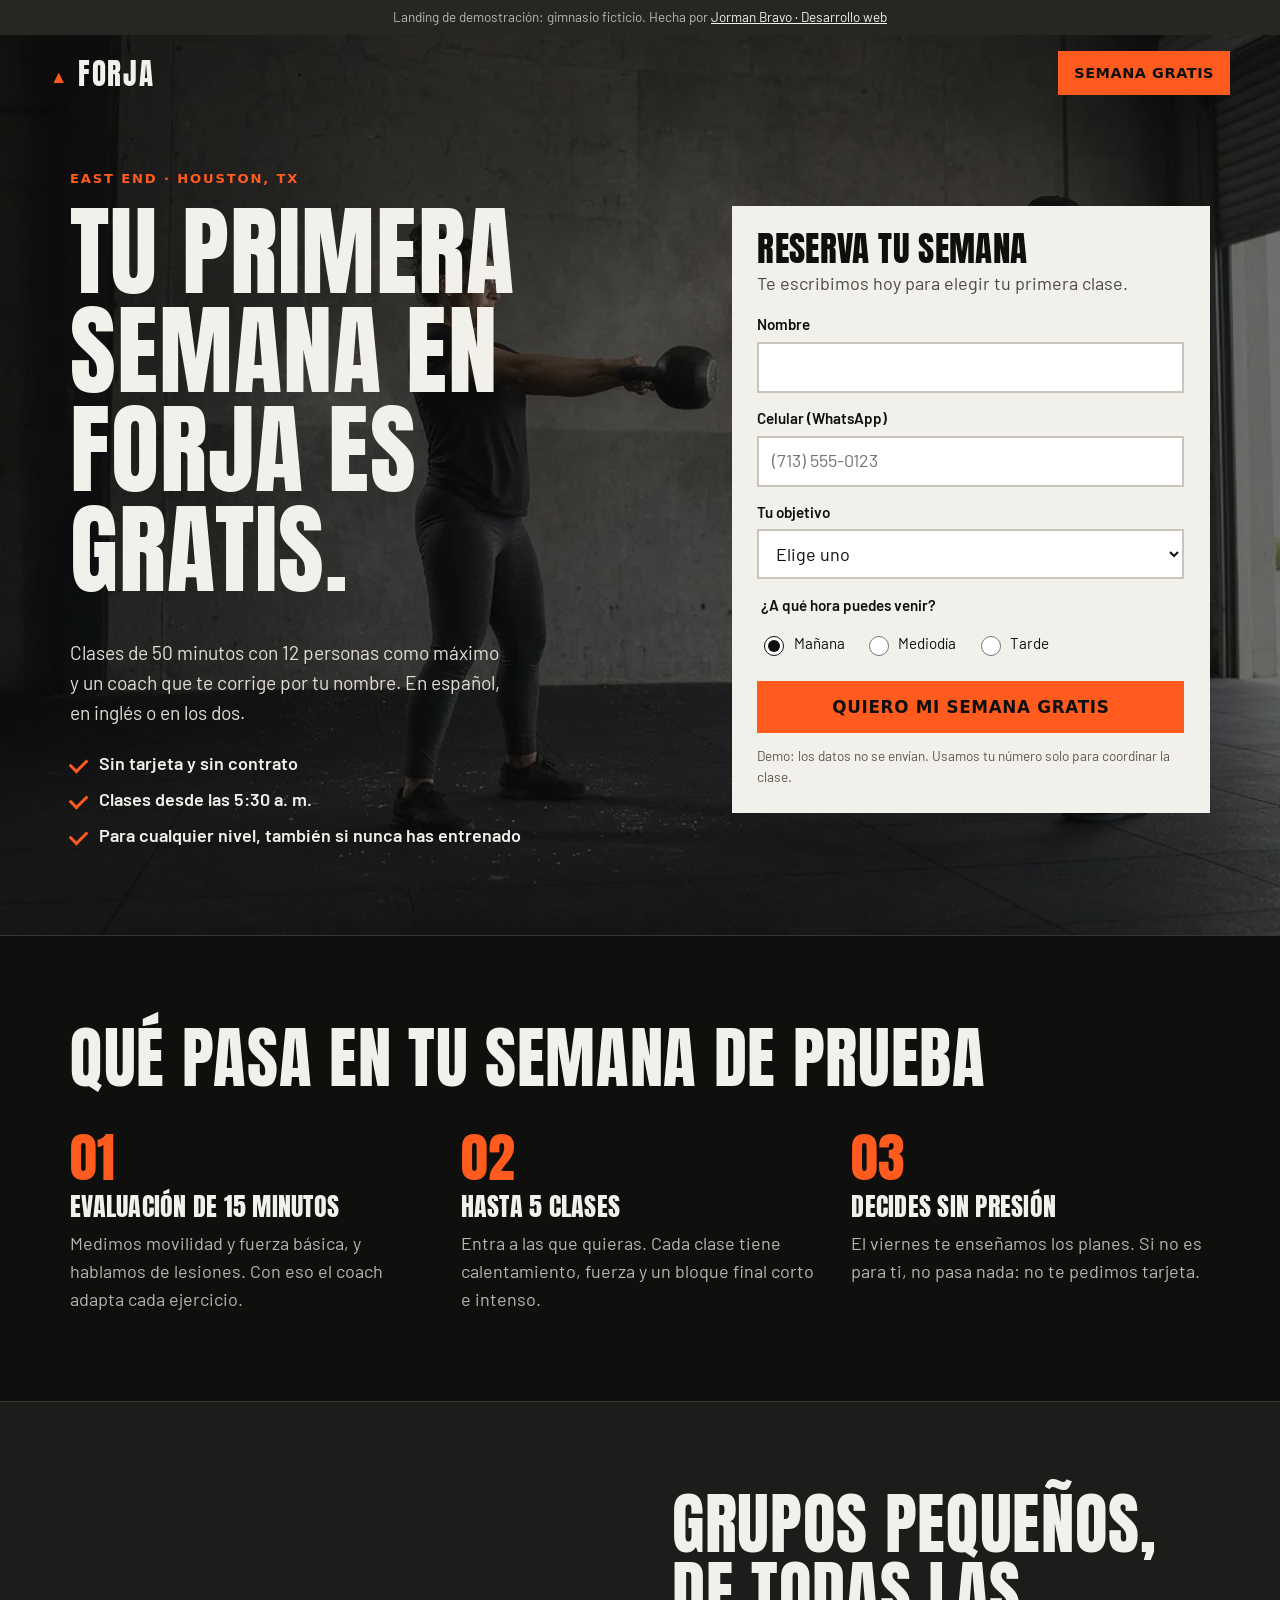
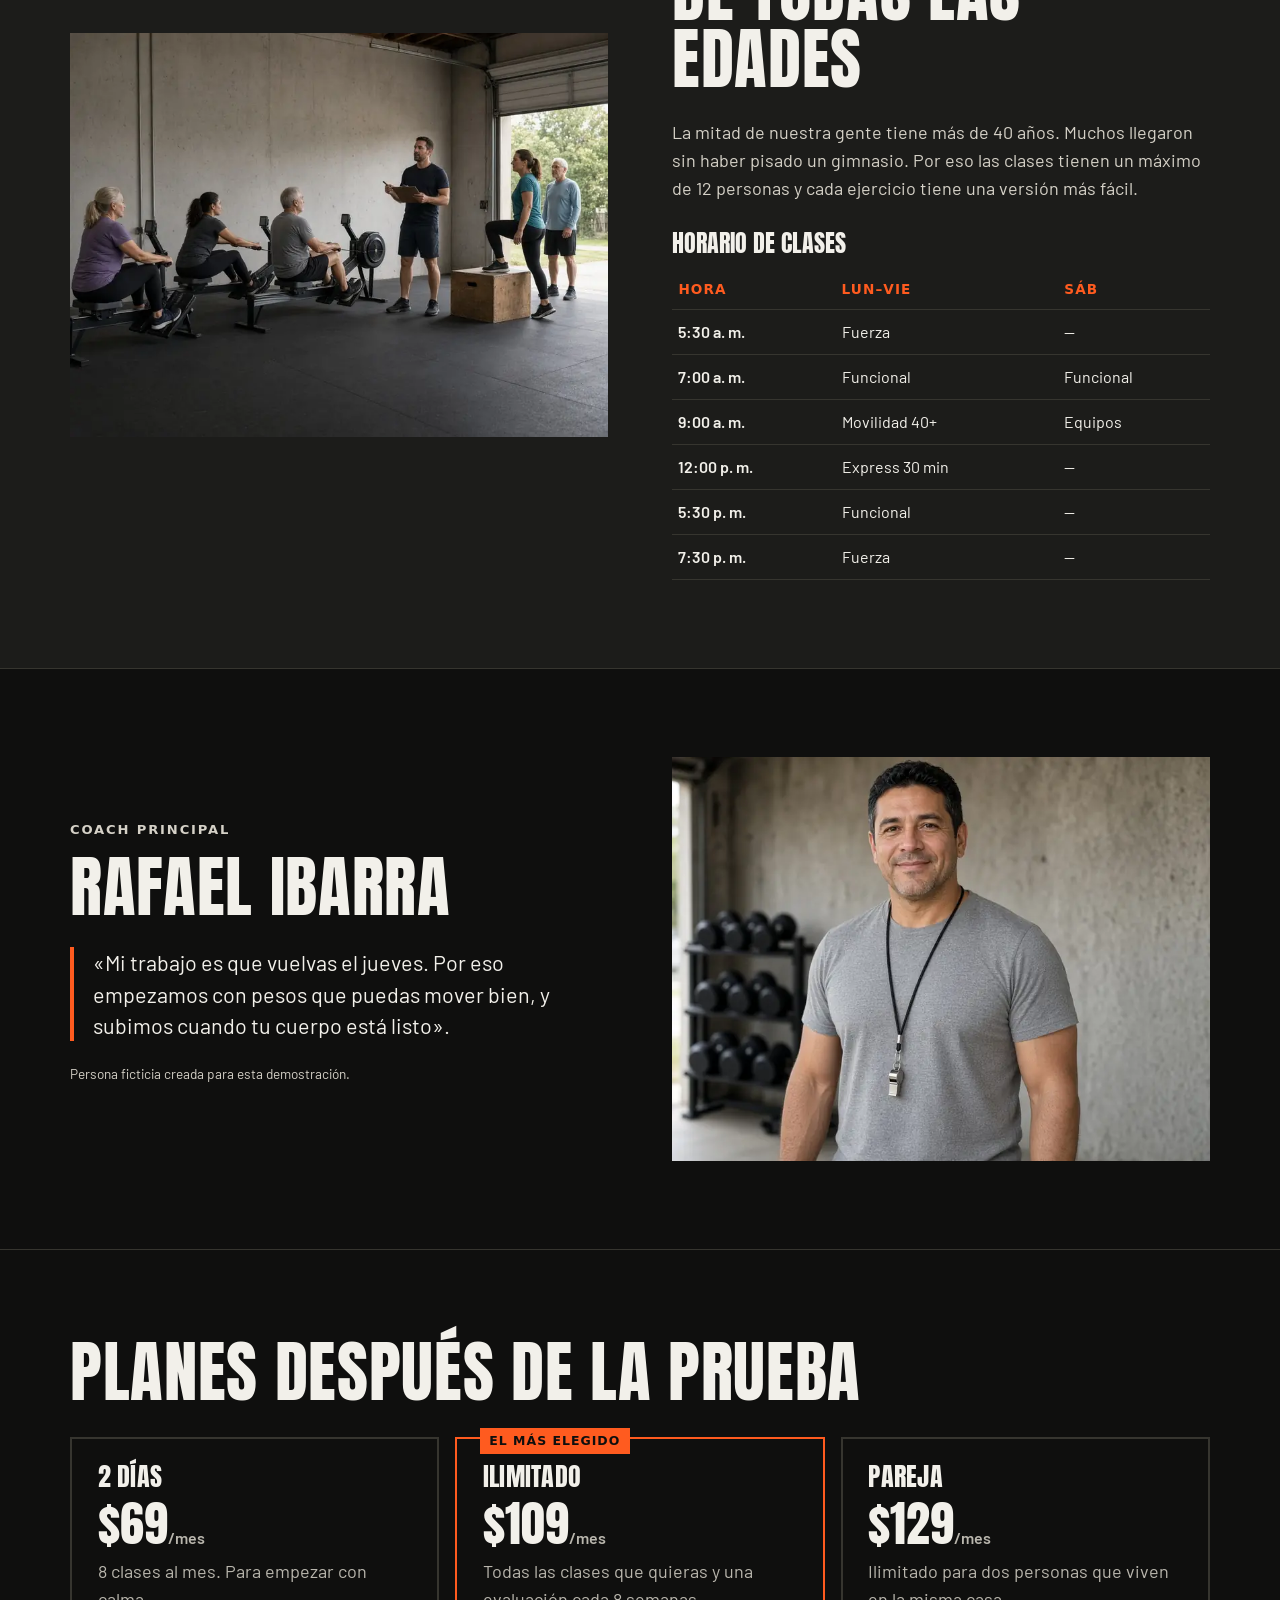
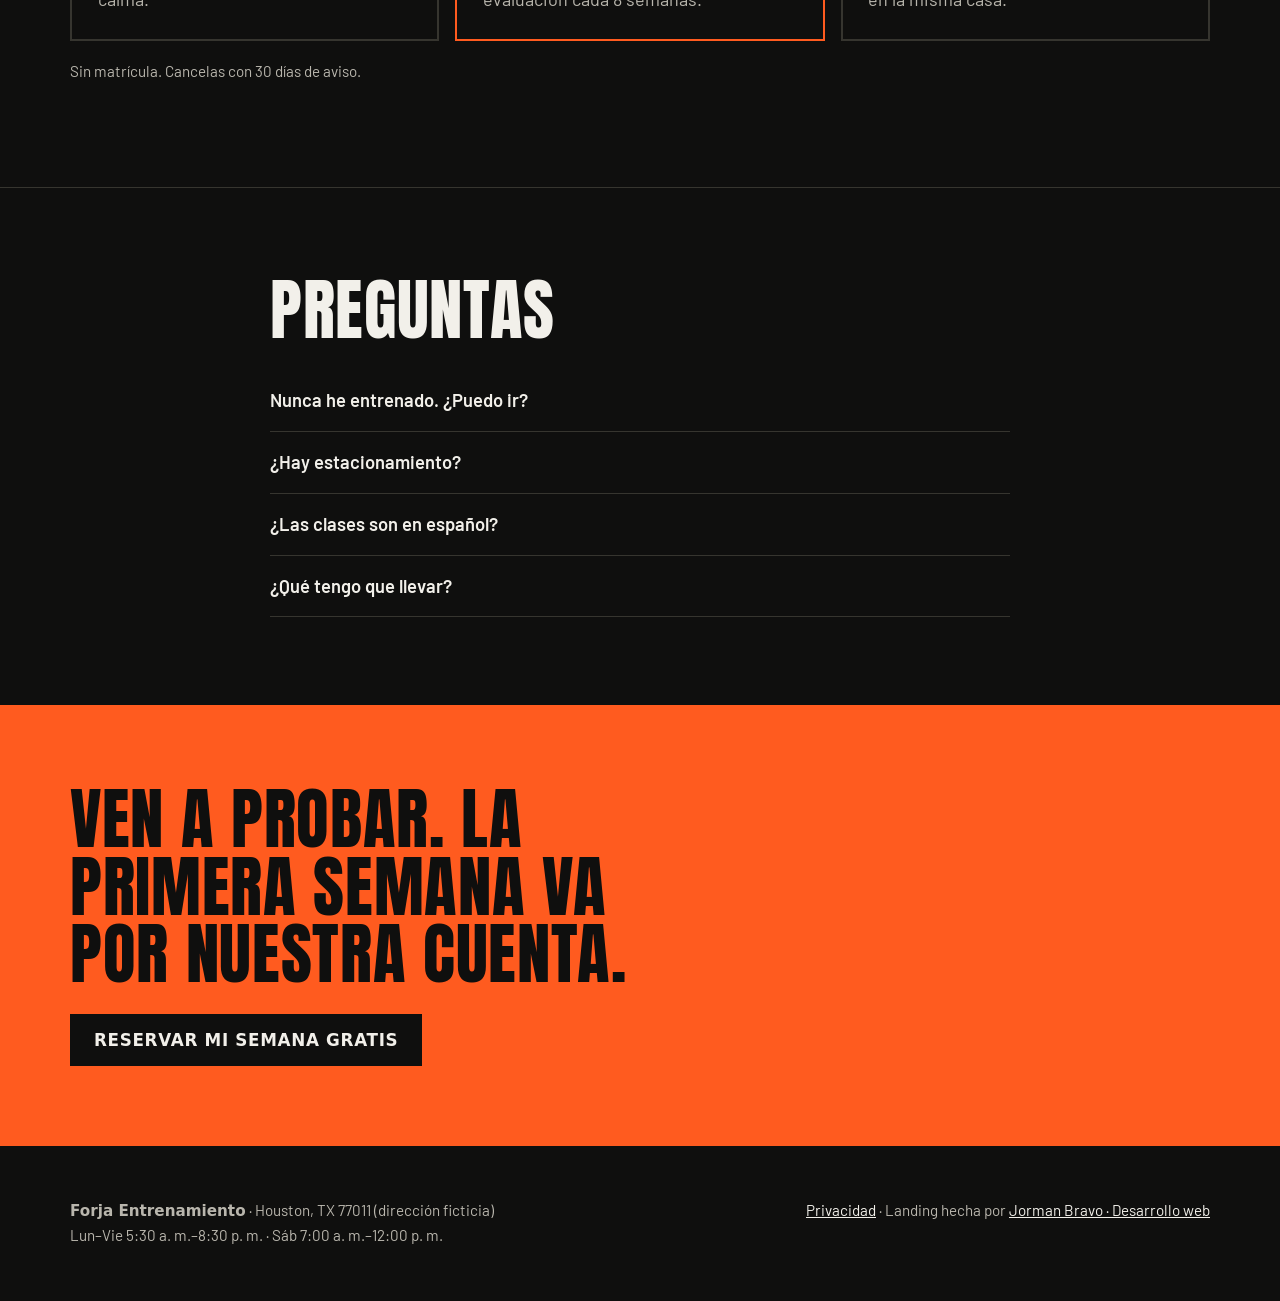
==== index.html @ 91f5a22a "Primera versión de la demo" ====
<!doctype html>
<html lang="es">
<head>
<meta charset="utf-8">
<meta name="viewport" content="width=device-width, initial-scale=1">
<title>Forja Entrenamiento · Tu primera semana gratis en Houston</title>
<meta name="description" content="Entrenamiento funcional en grupos de 12 personas como máximo, en español y en inglés. Prueba una semana gratis en Forja, en el East End de Houston. Demo de portafolio.">
<link rel="canonical" href="https://jormanj2b.github.io/demo-gimnasio/">
<meta http-equiv="Content-Security-Policy" content="default-src 'self'; img-src 'self' data:; style-src 'self'; script-src 'self'; font-src 'self'; connect-src 'self'; object-src 'none'; base-uri 'self'; form-action 'self'">
<meta name="referrer" content="strict-origin-when-cross-origin">
<meta name="theme-color" content="#0F0F0E">
<meta property="og:type" content="website">
<meta property="og:title" content="Forja · Tu primera semana gratis">
<meta property="og:description" content="Entrenamiento funcional en grupos pequeños, en español. Houston, TX.">
<meta property="og:url" content="https://jormanj2b.github.io/demo-gimnasio/">
<meta property="og:image" content="https://jormanj2b.github.io/demo-gimnasio/img/og.jpg">
<meta property="og:locale" content="es_US">
<meta name="twitter:card" content="summary_large_image">
<link rel="icon" href="favicon.svg" type="image/svg+xml">
<link rel="preload" href="fonts/anton-normal-400.woff2" as="font" type="font/woff2" crossorigin>
<link rel="preload" href="fonts/barlow-normal-400.woff2" as="font" type="font/woff2" crossorigin>
<link rel="preload" href="fonts/barlow-normal-600.woff2" as="font" type="font/woff2" crossorigin>
<link rel="preload" as="image" href="img/hero-800.webp" imagesrcset="img/hero-800.webp 800w, img/hero-1600.webp 1600w" imagesizes="100vw">
<link rel="stylesheet" href="fonts.css">
<link rel="stylesheet" href="styles.css">
<script type="application/ld+json">
{"@context":"https://schema.org","@type":"ExerciseGym","name":"Forja Entrenamiento","description":"Entrenamiento funcional en grupos pequeños, en español y en inglés. Negocio ficticio de demostración.","url":"https://jormanj2b.github.io/demo-gimnasio/","image":"https://jormanj2b.github.io/demo-gimnasio/img/og.jpg","priceRange":"$69 – $129 al mes","address":{"@type":"PostalAddress","addressLocality":"Houston","addressRegion":"TX","postalCode":"77011","addressCountry":"US"},"openingHoursSpecification":[{"@type":"OpeningHoursSpecification","dayOfWeek":["Monday","Tuesday","Wednesday","Thursday","Friday"],"opens":"05:30","closes":"20:30"},{"@type":"OpeningHoursSpecification","dayOfWeek":"Saturday","opens":"07:00","closes":"12:00"}],"makesOffer":{"@type":"Offer","name":"Semana de prueba gratis","price":"0","priceCurrency":"USD"}}
</script>
</head>
<body>
<a class="skip" href="#prueba">Saltar al formulario</a>
<div class="demo-bar">Landing de demostración: gimnasio ficticio. Hecha por <a href="https://jormanj2b.github.io/">Jorman Bravo · Desarrollo web</a></div>
<header class="top">
  <a class="logo" href="#"><span aria-hidden="true">▲</span> FORJA</a>
  <a class="btn btn-small" href="#prueba">Semana gratis</a>
</header>
<main>
<section class="hero">
  <img class="hero-bg" src="img/hero-800.webp" srcset="img/hero-400.webp 400w, img/hero-800.webp 800w, img/hero-1600.webp 1600w" sizes="100vw" width="1600" height="900" alt="" fetchpriority="high">
  <div class="hero-inner">
    <div class="hero-copy">
      <p class="tag">East End · Houston, TX</p>
      <h1>Tu primera semana en Forja es gratis.</h1>
      <p class="lead">Clases de 50 minutos con 12 personas como máximo y un coach que te corrige por tu nombre. En español, en inglés o en los dos.</p>
      <ul class="checks">
        <li>Sin tarjeta y sin contrato</li>
        <li>Clases desde las 5:30 a. m.</li>
        <li>Para cualquier nivel, también si nunca has entrenado</li>
      </ul>
    </div>
    <div class="form-card" id="prueba">
      <form id="lead" novalidate>
        <h2>Reserva tu semana</h2>
        <p class="form-sub">Te escribimos hoy para elegir tu primera clase.</p>
        <div class="f"><label for="nombre">Nombre</label><input id="nombre" autocomplete="given-name" maxlength="60"><p class="error" id="err-nombre" hidden></p></div>
        <div class="f"><label for="tel">Celular (WhatsApp)</label><input id="tel" type="tel" inputmode="tel" autocomplete="tel" maxlength="20" placeholder="(713) 555-0123"><p class="error" id="err-tel" hidden></p></div>
        <div class="f"><label for="objetivo">Tu objetivo</label>
          <select id="objetivo"><option value="">Elige uno</option><option>Bajar de peso</option><option>Ganar fuerza</option><option>Volver a entrenar después de una lesión</option><option>Tener energía y moverme mejor</option></select>
          <p class="error" id="err-objetivo" hidden></p></div>
        <fieldset class="f hor"><legend>¿A qué hora puedes venir?</legend>
          <label><input type="radio" name="hora" value="Mañana (5:30–9:00)" checked> Mañana</label>
          <label><input type="radio" name="hora" value="Mediodía (12:00)"> Mediodía</label>
          <label><input type="radio" name="hora" value="Tarde (17:30–19:30)"> Tarde</label>
        </fieldset>
        <button class="btn btn-block" type="submit">Quiero mi semana gratis</button>
        <p class="fine">Demo: los datos no se envían. Usamos tu número solo para coordinar la clase.</p>
      </form>
      <div class="thanks" id="thanks" hidden tabindex="-1">
        <p class="tag">Listo</p>
        <h2 id="t-title">¡Nos vemos pronto!</h2>
        <p id="t-text"></p>
        <ol class="next"><li>Te escribimos por WhatsApp en menos de 2 horas.</li><li>Eliges tu primera clase.</li><li>Llegas 10 minutos antes con agua y tenis.</li></ol>
        <a class="btn btn-ghost" id="t-wa" href="#" target="_blank" rel="noopener">Escribir ahora por WhatsApp</a>
      </div>
    </div>
  </div>
</section>

<section class="section">
  <div class="wrap">
    <h2 class="h-big">Qué pasa en tu semana de prueba</h2>
    <ol class="steps">
      <li><span class="num">01</span><h3>Evaluación de 15 minutos</h3><p>Medimos movilidad y fuerza básica, y hablamos de lesiones. Con eso el coach adapta cada ejercicio.</p></li>
      <li><span class="num">02</span><h3>Hasta 5 clases</h3><p>Entra a las que quieras. Cada clase tiene calentamiento, fuerza y un bloque final corto e intenso.</p></li>
      <li><span class="num">03</span><h3>Decides sin presión</h3><p>El viernes te enseñamos los planes. Si no es para ti, no pasa nada: no te pedimos tarjeta.</p></li>
    </ol>
  </div>
</section>

<section class="section section-img">
  <div class="wrap split">
    <img src="img/clase-800.webp" srcset="img/clase-400.webp 400w, img/clase-800.webp 800w, img/clase-1600.webp 1600w" sizes="(min-width: 900px) 50vw, 100vw" width="1600" height="1200" loading="lazy" alt="Grupo de adultos de varias edades en remo y step con un coach dando indicaciones">
    <div>
      <h2 class="h-big">Grupos pequeños, de todas las edades</h2>
      <p>La mitad de nuestra gente tiene más de 40 años. Muchos llegaron sin haber pisado un gimnasio. Por eso las clases tienen un máximo de 12 personas y cada ejercicio tiene una versión más fácil.</p>
      <table class="sched">
        <caption>Horario de clases</caption>
        <thead><tr><th scope="col">Hora</th><th scope="col">Lun–Vie</th><th scope="col">Sáb</th></tr></thead>
        <tbody>
          <tr><th scope="row">5:30 a. m.</th><td>Fuerza</td><td>—</td></tr>
          <tr><th scope="row">7:00 a. m.</th><td>Funcional</td><td>Funcional</td></tr>
          <tr><th scope="row">9:00 a. m.</th><td>Movilidad 40+</td><td>Equipos</td></tr>
          <tr><th scope="row">12:00 p. m.</th><td>Express 30 min</td><td>—</td></tr>
          <tr><th scope="row">5:30 p. m.</th><td>Funcional</td><td>—</td></tr>
          <tr><th scope="row">7:30 p. m.</th><td>Fuerza</td><td>—</td></tr>
        </tbody>
      </table>
    </div>
  </div>
</section>

<section class="section coach">
  <div class="wrap split split-rev">
    <img src="img/coach-800.webp" srcset="img/coach-400.webp 400w, img/coach-800.webp 800w, img/coach-1600.webp 1600w" sizes="(min-width: 900px) 45vw, 100vw" width="1600" height="1200" loading="lazy" alt="Rafael Ibarra, coach principal de Forja, con camiseta gris y silbato">
    <div>
      <p class="tag">Coach principal</p>
      <h2 class="h-big">Rafael Ibarra</h2>
      <blockquote><p>«Mi trabajo es que vuelvas el jueves. Por eso empezamos con pesos que puedas mover bien, y subimos cuando tu cuerpo está listo».</p></blockquote>
      <p class="fine-light">Persona ficticia creada para esta demostración.</p>
    </div>
  </div>
</section>

<section class="section">
  <div class="wrap">
    <h2 class="h-big">Planes después de la prueba</h2>
    <div class="plans">
      <article class="plan"><h3>2 días</h3><p class="price">$69<span>/mes</span></p><p>8 clases al mes. Para empezar con calma.</p></article>
      <article class="plan plan-main"><p class="badge">El más elegido</p><h3>Ilimitado</h3><p class="price">$109<span>/mes</span></p><p>Todas las clases que quieras y una evaluación cada 8 semanas.</p></article>
      <article class="plan"><h3>Pareja</h3><p class="price">$129<span>/mes</span></p><p>Ilimitado para dos personas que viven en la misma casa.</p></article>
    </div>
    <p class="fine-dark">Sin matrícula. Cancelas con 30 días de aviso.</p>
  </div>
</section>

<section class="section faq">
  <div class="wrap narrow">
    <h2 class="h-big">Preguntas</h2>
    <details><summary>Nunca he entrenado. ¿Puedo ir?</summary><p>Sí. La evaluación existe justo para eso, y el coach te da una versión de cada ejercicio para tu nivel.</p></details>
    <details><summary>¿Hay estacionamiento?</summary><p>Sí, gratis, frente al local. Hay espacio para unas 15 camionetas.</p></details>
    <details><summary>¿Las clases son en español?</summary><p>Las damos en los dos idiomas a la vez. Si prefieres uno, dile a tu coach.</p></details>
    <details><summary>¿Qué tengo que llevar?</summary><p>Ropa cómoda, tenis y una botella de agua. Toallas y casilleros los ponemos nosotros.</p></details>
  </div>
</section>

<section class="final">
  <div class="wrap">
    <h2 class="h-big">Ven a probar. La primera semana va por nuestra cuenta.</h2>
    <a class="btn" href="#prueba">Reservar mi semana gratis</a>
  </div>
</section>
</main>
<footer class="foot">
  <div class="wrap foot-grid">
    <p><strong>Forja Entrenamiento</strong> · Houston, TX 77011 (dirección ficticia)<br>Lun–Vie 5:30 a. m.–8:30 p. m. · Sáb 7:00 a. m.–12:00 p. m.</p>
    <p><a href="privacidad.html">Privacidad</a> · Landing hecha por <a href="https://jormanj2b.github.io/">Jorman Bravo · Desarrollo web</a></p>
  </div>
</footer>
<a class="sticky-cta btn" href="#prueba" id="sticky">Semana gratis</a>
<script src="app.js" defer></script>
</body>
</html>
---- fonts.css ----
/* Fuentes locales (subconjunto latin) */
@font-face {
  font-family: 'Anton';
  font-style: normal;
  font-weight: 400;
  font-display: optional;
  src: url('fonts/anton-normal-400.woff2') format('woff2');
  unicode-range: U+0000-00FF, U+0131, U+0152-0153, U+02BB-02BC, U+02C6, U+02DA, U+02DC, U+0304, U+0308, U+0329, U+2000-206F, U+20AC, U+2122, U+2191, U+2193, U+2212, U+2215, U+FEFF, U+FFFD;
}
@font-face {
  font-family: 'Barlow';
  font-style: normal;
  font-weight: 400;
  font-display: optional;
  src: url('fonts/barlow-normal-400.woff2') format('woff2');
  unicode-range: U+0000-00FF, U+0131, U+0152-0153, U+02BB-02BC, U+02C6, U+02DA, U+02DC, U+0304, U+0308, U+0329, U+2000-206F, U+20AC, U+2122, U+2191, U+2193, U+2212, U+2215, U+FEFF, U+FFFD;
}
@font-face {
  font-family: 'Barlow';
  font-style: normal;
  font-weight: 600;
  font-display: optional;
  src: url('fonts/barlow-normal-600.woff2') format('woff2');
  unicode-range: U+0000-00FF, U+0131, U+0152-0153, U+02BB-02BC, U+02C6, U+02DA, U+02DC, U+0304, U+0308, U+0329, U+2000-206F, U+20AC, U+2122, U+2191, U+2193, U+2212, U+2215, U+FEFF, U+FFFD;
}
@font-face {
  font-family: 'Barlow';
  font-style: normal;
  font-weight: 800;
  font-display: optional;
  src: url('fonts/barlow-normal-800.woff2') format('woff2');
  unicode-range: U+0000-00FF, U+0131, U+0152-0153, U+02BB-02BC, U+02C6, U+02DA, U+02DC, U+0304, U+0308, U+0329, U+2000-206F, U+20AC, U+2122, U+2191, U+2193, U+2212, U+2215, U+FEFF, U+FFFD;
}
---- styles.css ----
:root{--black:#0F0F0E;--concrete:#1C1C1A;--concrete-2:#262623;--chalk:#F2F0EA;--grey:#B9B6AD;--orange:#FF5B1F;--orange-2:#FF7A45;--line:#36352F;
--display:'Anton',Impact,sans-serif;--body:'Barlow',system-ui,sans-serif;--r:0px}
*{box-sizing:border-box}
html{scroll-behavior:smooth}
@media (prefers-reduced-motion:reduce){html{scroll-behavior:auto}*{transition:none!important}}
body{margin:0;background:var(--black);color:var(--chalk);font:18px/1.55 var(--body)}
img{max-width:100%;display:block;height:auto}
a{color:var(--chalk)}
:focus-visible{outline:3px solid var(--orange);outline-offset:3px}
.skip{position:absolute;left:-999px}.skip:focus{left:8px;top:8px;z-index:60;background:var(--orange);color:var(--black);padding:.6rem 1rem}
.demo-bar{background:var(--concrete-2);color:var(--grey);font-size:13.5px;text-align:center;padding:.45rem 1rem}
.wrap{max-width:1180px;margin:0 auto;padding:0 20px}
.narrow{max-width:780px}
.top{position:absolute;left:0;right:0;z-index:10;display:flex;justify-content:space-between;align-items:center;padding:1rem 20px;max-width:1220px;margin:0 auto}
.logo{font:400 1.8rem var(--display);letter-spacing:.06em;text-decoration:none}
.logo span{color:var(--orange);font-size:1.1rem;vertical-align:middle}
h1,h2,h3{font-family:var(--display);font-weight:400;text-transform:uppercase;line-height:1;margin:0 0 .4em;letter-spacing:.01em}
h1{font-size:clamp(3rem,10vw,6.2rem)}
.h-big{font-size:clamp(2.4rem,6vw,4.2rem)}
h3{font-size:1.6rem}
.tag{font-weight:800;text-transform:uppercase;letter-spacing:.14em;font-size:.82rem;color:var(--orange);margin:0 0 .8rem}
.lead{font-size:1.2rem;max-width:40ch;color:#E2DED4}
.btn{display:inline-flex;align-items:center;justify-content:center;min-height:52px;padding:.8rem 1.5rem;background:var(--orange);color:var(--black);border:0;font:800 1.05rem var(--body);text-transform:uppercase;letter-spacing:.04em;text-decoration:none;cursor:pointer;transition:background .15s,transform .1s}
.btn:hover{background:var(--orange-2)}
.btn:active{transform:translateY(1px)}
.btn-small{min-height:44px;padding:.5rem 1rem;font-size:.9rem}
.btn-block{width:100%}
.btn-ghost{background:transparent;border:2px solid var(--orange);color:var(--chalk)}
.btn-ghost:hover{background:var(--orange);color:var(--black)}
.hero{position:relative;padding:6rem 0 3rem;min-height:100svh;display:flex;align-items:center}
.hero-bg{position:absolute;inset:0;width:100%;height:100%;object-fit:cover;object-position:35% center;opacity:.42}
.hero-inner{position:relative;max-width:1180px;margin:0 auto;padding:0 20px;display:grid;gap:2.4rem;align-items:center;width:100%}
@media (min-width:980px){.hero-inner{grid-template-columns:1.25fr 1fr;gap:4rem}}
.checks{list-style:none;padding:0;margin:1.4rem 0 0;display:grid;gap:.5rem}
.checks li{padding-left:1.8rem;position:relative;font-weight:600}
.checks li::before{content:"";position:absolute;left:0;top:.45em;width:.9rem;height:.5rem;border-left:3px solid var(--orange);border-bottom:3px solid var(--orange);transform:rotate(-45deg)}
.form-card{background:var(--chalk);color:var(--black);padding:1.6rem;scroll-margin-top:20px}
.form-card h2{font-size:2.2rem;margin-bottom:.2rem}
.form-sub{margin:0 0 1rem;color:#4A4842}
.f{display:grid;gap:.3rem;margin-bottom:.9rem;border:0;padding:0}
.f label,.f legend{font-weight:600;font-size:.95rem}
input,select{font:inherit;min-height:50px;padding:.6rem .8rem;border:2px solid #C9C5BA;background:#fff;color:var(--black);width:100%;border-radius:0}
input:focus,select:focus{outline:none;border-color:var(--black)}
input[aria-invalid="true"],select[aria-invalid="true"]{border-color:#B3261E}
.error{margin:0;color:#B3261E;font-weight:600;font-size:.9rem}
.hor{display:flex;flex-wrap:wrap;gap:.3rem 1.2rem}
.hor legend{width:100%;margin-bottom:.3rem}
.hor label{display:flex;align-items:center;gap:.4rem;min-height:44px;font-weight:400}
.hor input{width:20px;height:20px;min-height:0;accent-color:var(--black)}
.fine{font-size:.85rem;color:#5B5850;margin:.8rem 0 0}
.thanks h2{font-size:2.4rem}
.thanks .tag{color:#B5400F}
.next{padding-left:1.2rem;margin:1rem 0 1.4rem}
.next li{margin:.3rem 0}
.thanks .btn-ghost{color:var(--black)}
.section{padding:5.5rem 0;border-top:1px solid var(--line)}
.steps{list-style:none;padding:0;margin:2.4rem 0 0;display:grid;gap:2rem}
@media (min-width:860px){.steps{grid-template-columns:repeat(3,1fr)}}
.num{font:400 3.4rem/1 var(--display);color:var(--orange);display:block;margin-bottom:.6rem}
.steps p{color:var(--grey);margin:0}
.section-img{background:var(--concrete)}
.split{display:grid;gap:2.4rem;align-items:center}
@media (min-width:900px){.split{grid-template-columns:1fr 1fr;gap:4rem}.split-rev img{order:2}}
.split p{color:#D5D1C7}
.sched{width:100%;border-collapse:collapse;margin-top:1.4rem;font-size:1rem}
.sched caption{text-align:left;font:400 1.5rem var(--display);text-transform:uppercase;margin-bottom:.5rem}
.sched th,.sched td{padding:.6rem .4rem;border-bottom:1px solid var(--line);text-align:left}
.sched thead th{color:var(--orange);font-size:.85rem;text-transform:uppercase;letter-spacing:.08em}
.sched tbody th{font-weight:600;white-space:nowrap}
.coach blockquote{margin:1rem 0;border-left:4px solid var(--orange);padding-left:1.2rem}
.coach blockquote p{font-size:1.35rem;line-height:1.45;color:var(--chalk)}
.fine-light{font-size:.85rem;color:#8F8C84}
.plans{display:grid;gap:1rem;margin-top:2rem}
@media (min-width:860px){.plans{grid-template-columns:repeat(3,1fr);align-items:stretch}}
.plan{border:2px solid var(--line);padding:1.6rem;position:relative}
.plan p{color:var(--grey);margin:.2rem 0 0}
.plan-main{border-color:var(--orange)}
.badge{position:absolute;top:-14px;left:1.4rem;background:var(--orange);color:var(--black)!important;font-weight:800;font-size:.78rem;text-transform:uppercase;letter-spacing:.08em;padding:.2rem .6rem;margin:0}
.price{font:400 3rem/1 var(--display);color:var(--chalk)!important;margin:.4rem 0 .6rem!important}
.price span{font:600 1rem var(--body);color:var(--grey)}
.fine-dark{color:var(--grey);font-size:.95rem;margin-top:1.2rem}
.faq details{border-bottom:1px solid var(--line);padding:.4rem 0}
.faq summary{cursor:pointer;font-weight:600;font-size:1.15rem;min-height:48px;display:flex;align-items:center}
.faq p{margin:0 0 1rem;color:var(--grey)}
.final{background:var(--orange);color:var(--black);padding:5rem 0}
.final h2{max-width:18ch}
.final .btn{background:var(--black);color:var(--chalk)}
.final .btn:hover{background:#2A2A27}
.foot{padding:2.4rem 0 6rem;color:var(--grey);font-size:.95rem}
.foot-grid{display:grid;gap:1rem}
@media (min-width:860px){.foot-grid{grid-template-columns:1fr auto}.foot{padding-bottom:2.4rem}}
.sticky-cta{position:fixed;left:16px;right:16px;bottom:16px;z-index:40;box-shadow:0 10px 30px rgba(0,0,0,.4);transition:opacity .2s,transform .2s}
.sticky-cta.hide{opacity:0;transform:translateY(20px);pointer-events:none}
@media (min-width:860px){.sticky-cta{display:none}}
.legal{max-width:760px;margin:0 auto;padding:7rem 20px 4rem}
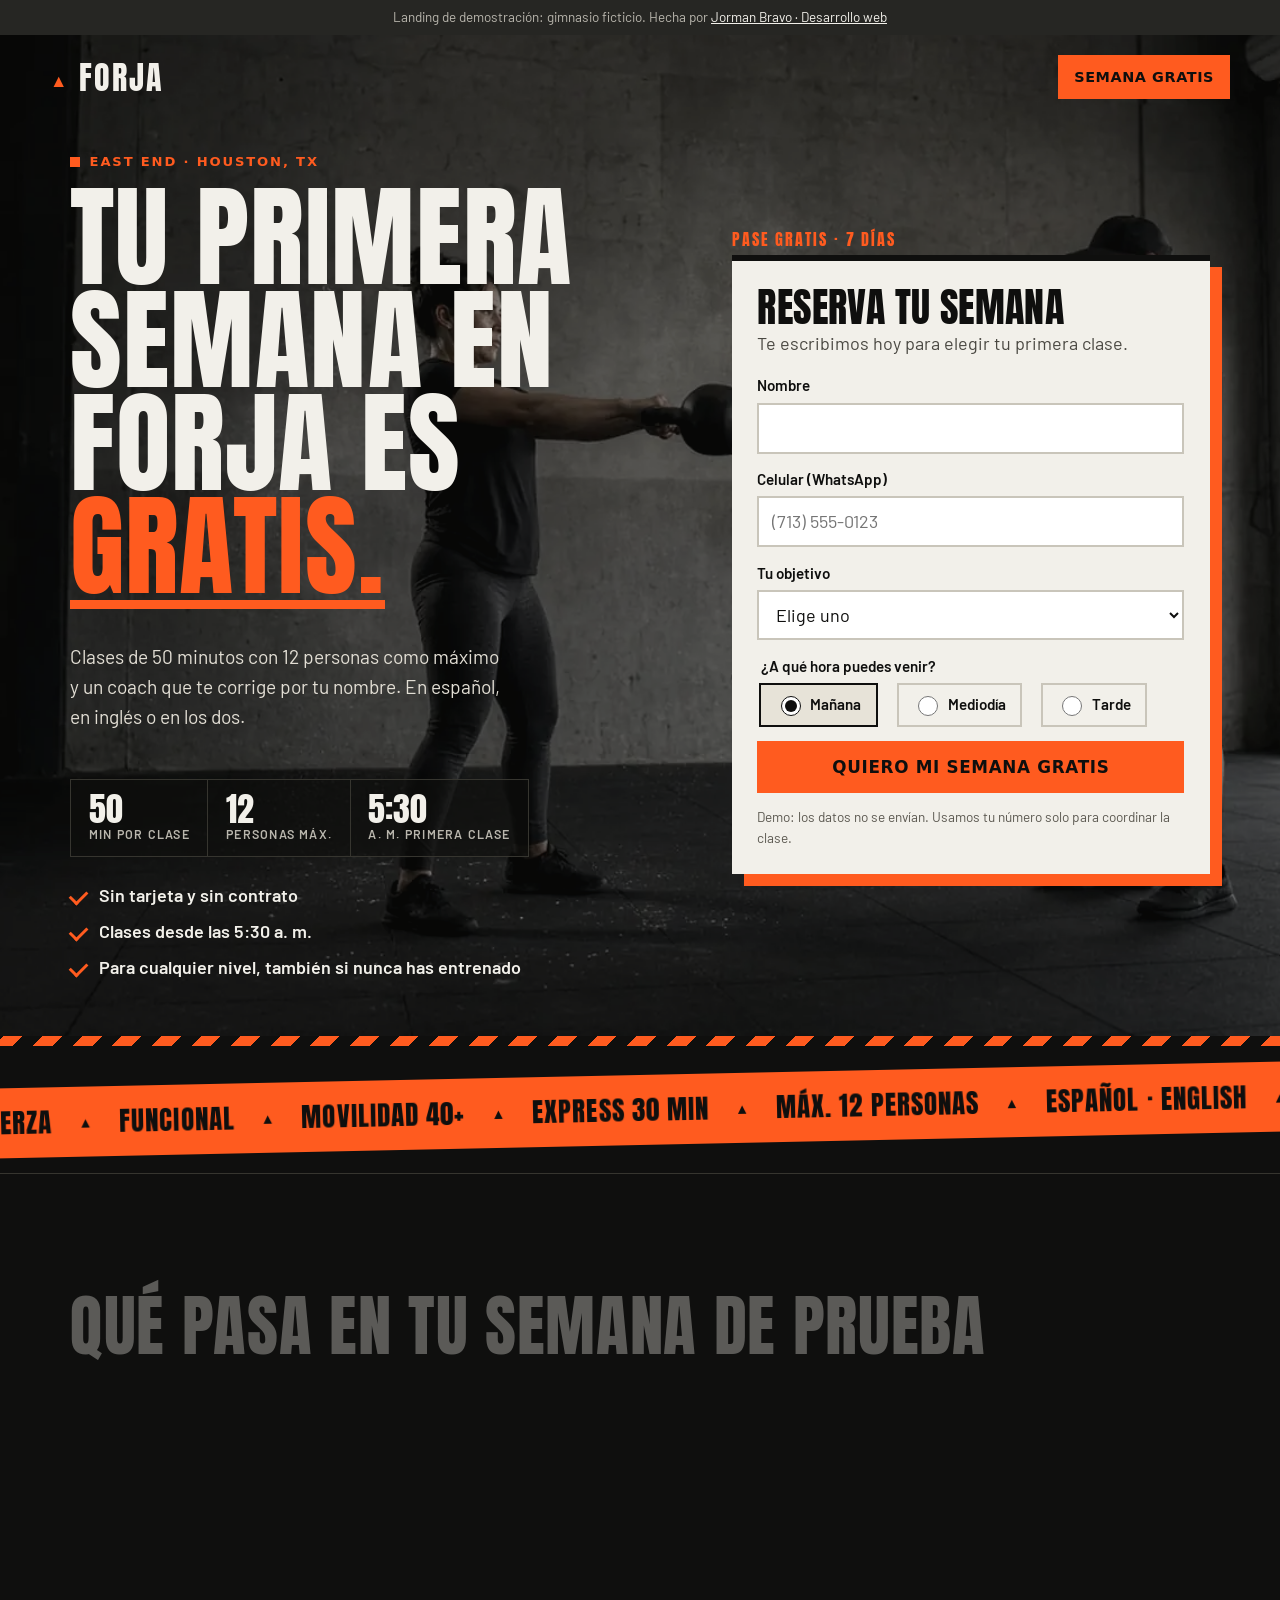
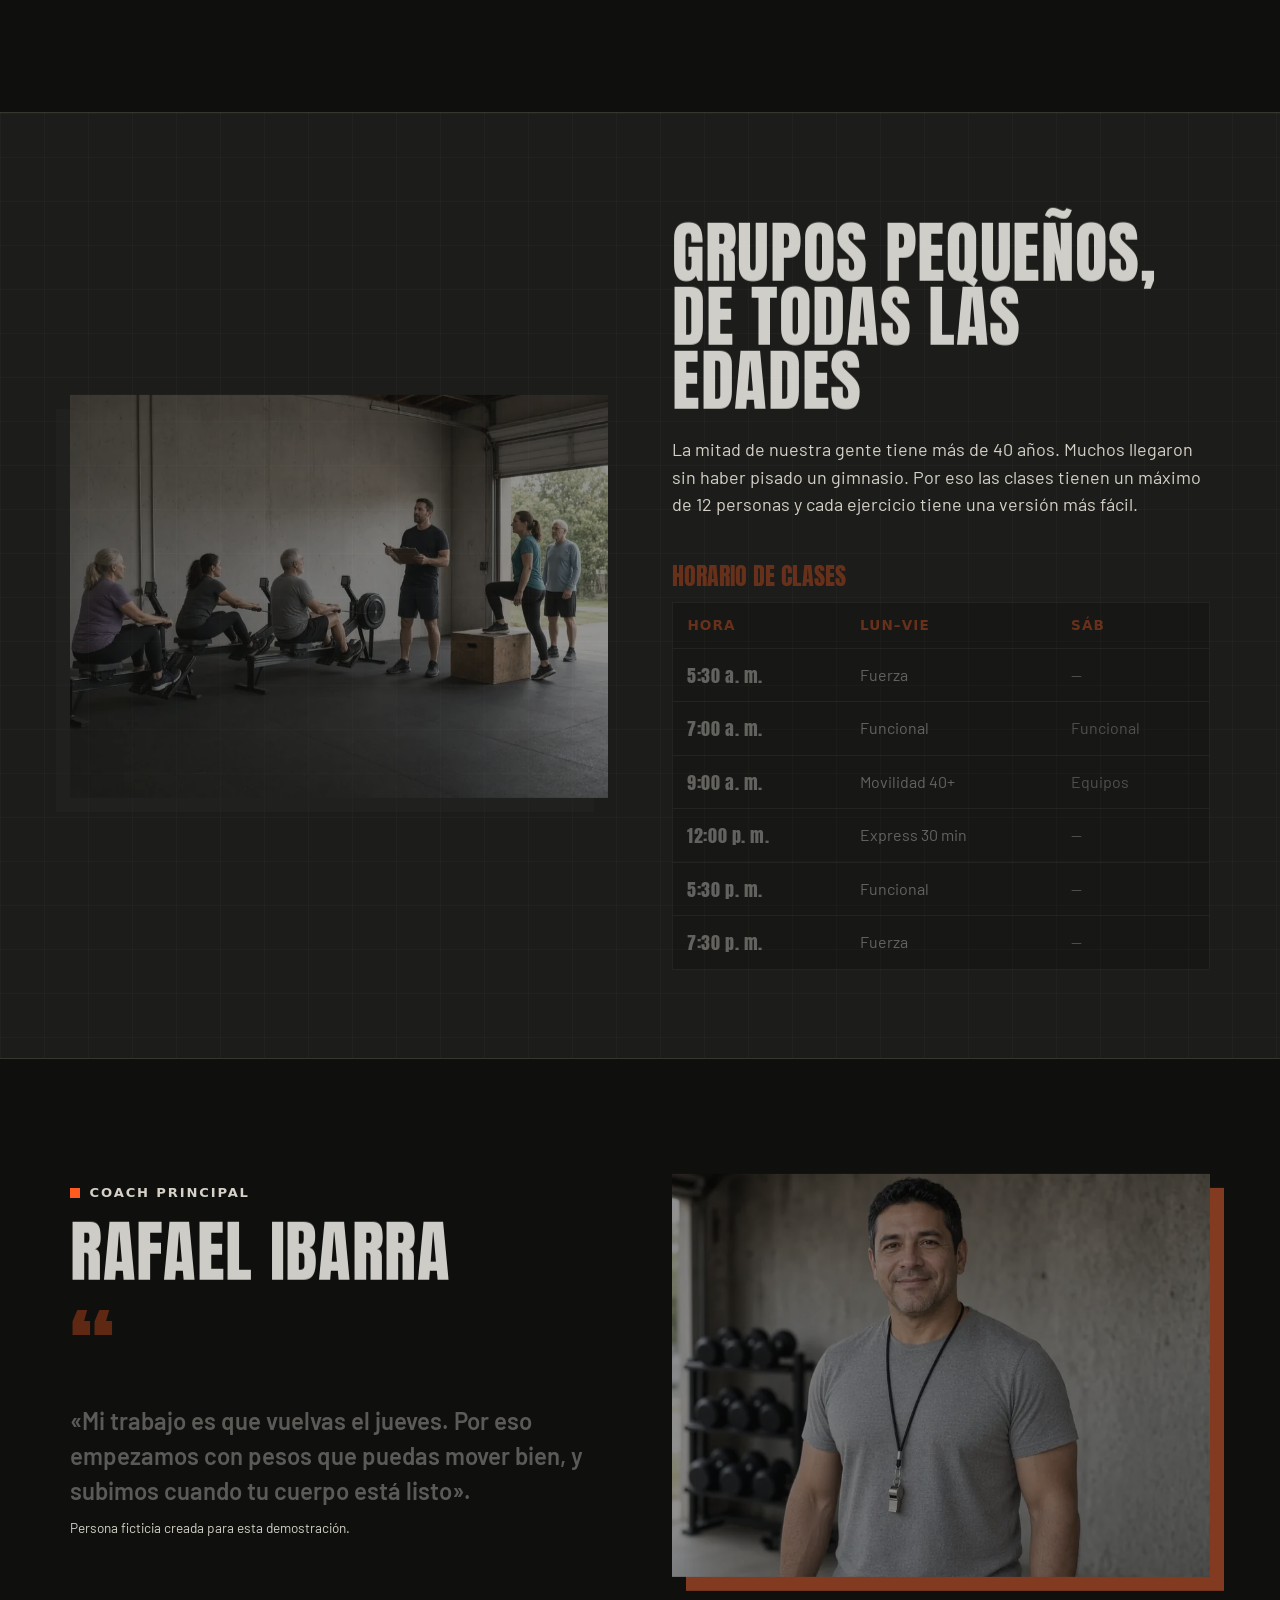
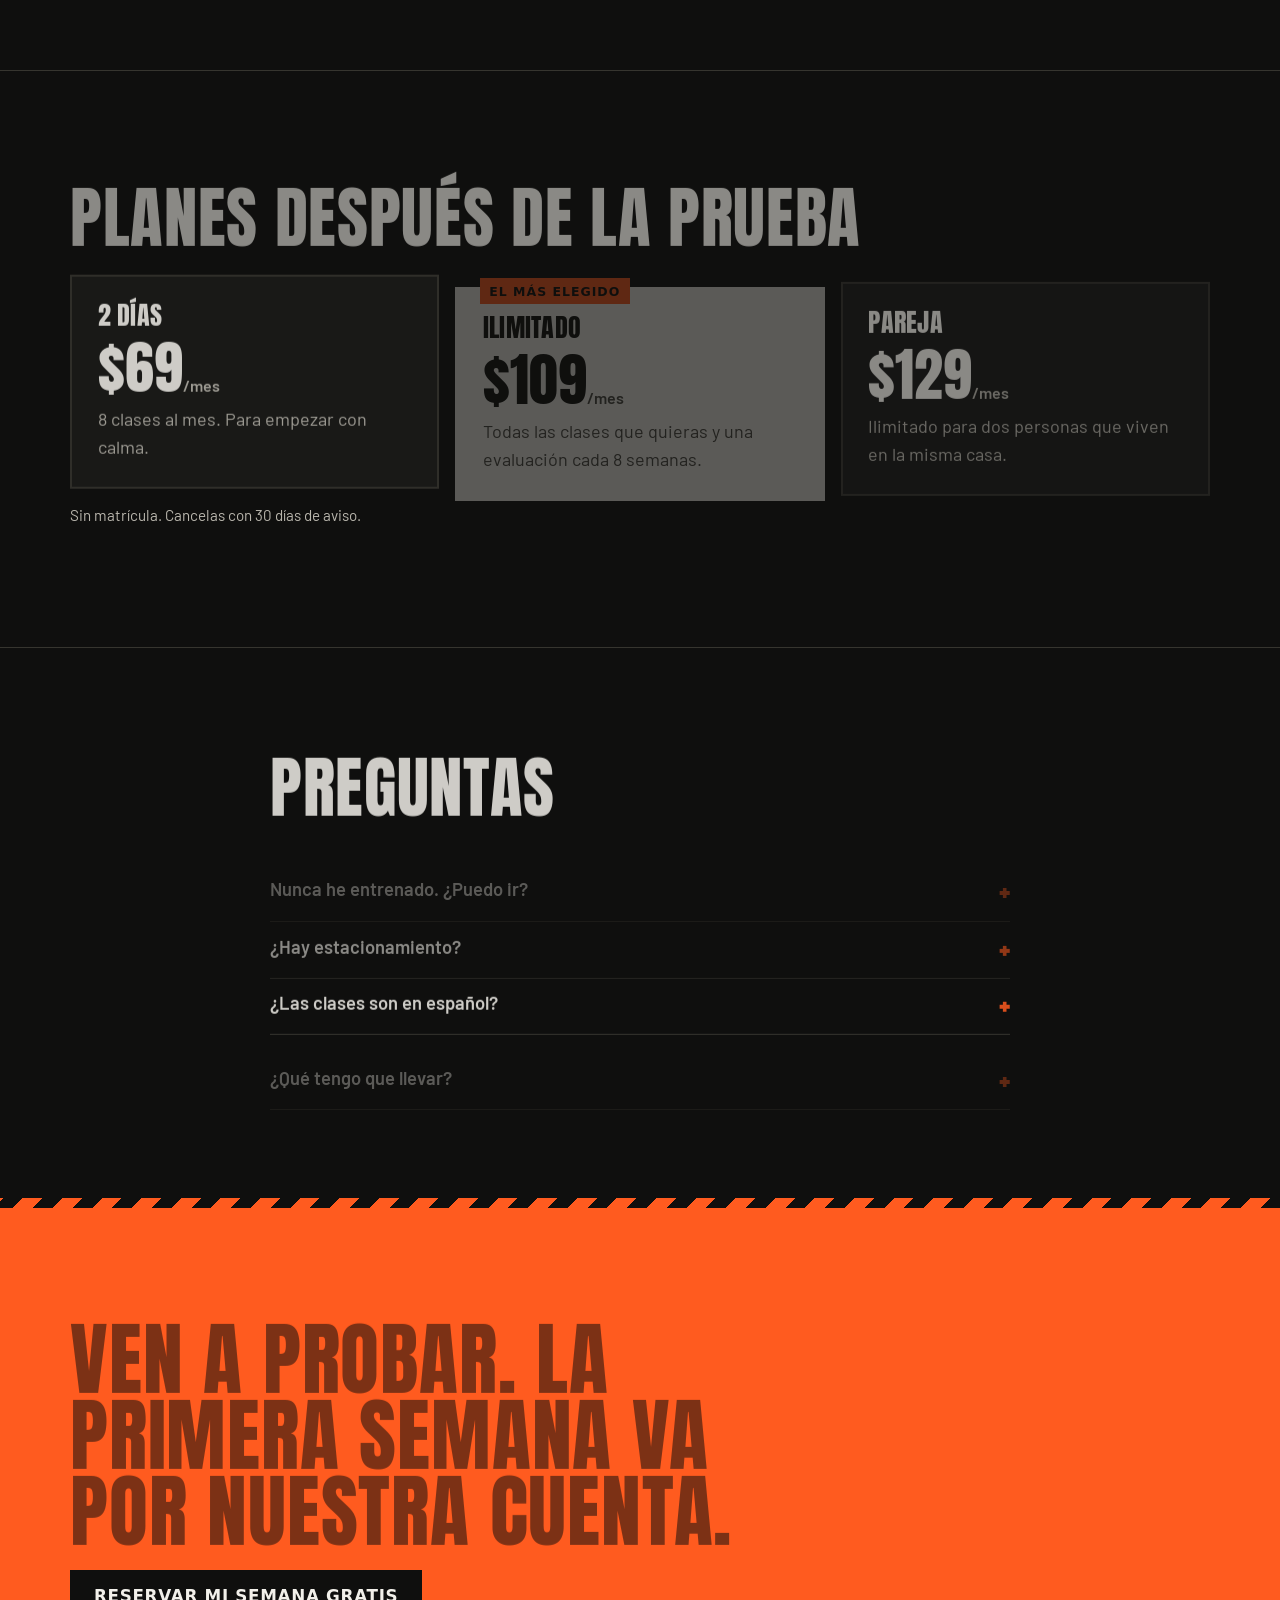
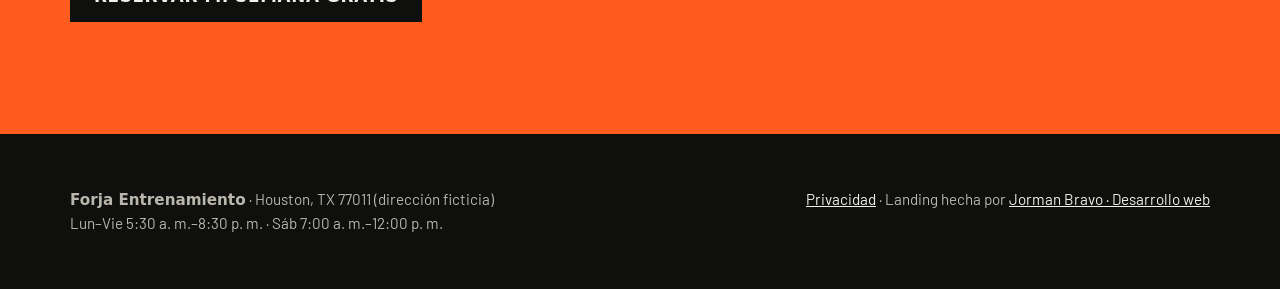
==== commit e87da200: "Rediseño: nave industrial, franjas de seguridad, cinta de clases, pase gratis con sombra dura y plan" ====
--- a/index.html
+++ b/index.html
@@ -27,7 +27,7 @@
 {"@context":"https://schema.org","@type":"ExerciseGym","name":"Forja Entrenamiento","description":"Entrenamiento funcional en grupos pequeños, en español y en inglés. Negocio ficticio de demostración.","url":"https://jormanj2b.github.io/demo-gimnasio/","image":"https://jormanj2b.github.io/demo-gimnasio/img/og.jpg","priceRange":"$69 – $129 al mes","address":{"@type":"PostalAddress","addressLocality":"Houston","addressRegion":"TX","postalCode":"77011","addressCountry":"US"},"openingHoursSpecification":[{"@type":"OpeningHoursSpecification","dayOfWeek":["Monday","Tuesday","Wednesday","Thursday","Friday"],"opens":"05:30","closes":"20:30"},{"@type":"OpeningHoursSpecification","dayOfWeek":"Saturday","opens":"07:00","closes":"12:00"}],"makesOffer":{"@type":"Offer","name":"Semana de prueba gratis","price":"0","priceCurrency":"USD"}}
 </script>
 </head>
-<body>
+<body data-reveal=".h-big, .steps li, .split img, .sched, .coach blockquote, .plan, .faq details">
 <a class="skip" href="#prueba">Saltar al formulario</a>
 <div class="demo-bar">Landing de demostración: gimnasio ficticio. Hecha por <a href="https://jormanj2b.github.io/">Jorman Bravo · Desarrollo web</a></div>
 <header class="top">
@@ -40,8 +40,9 @@
   <div class="hero-inner">
     <div class="hero-copy">
       <p class="tag">East End · Houston, TX</p>
-      <h1>Tu primera semana en Forja es gratis.</h1>
+      <h1>Tu primera semana en Forja es <mark>gratis.</mark></h1>
       <p class="lead">Clases de 50 minutos con 12 personas como máximo y un coach que te corrige por tu nombre. En español, en inglés o en los dos.</p>
+      <ul class="stats"><li><b>50</b><span>min por clase</span></li><li><b>12</b><span>personas máx.</span></li><li><b>5:30</b><span>a. m. primera clase</span></li></ul>
       <ul class="checks">
         <li>Sin tarjeta y sin contrato</li>
         <li>Clases desde las 5:30 a. m.</li>
@@ -75,6 +76,8 @@
     </div>
   </div>
 </section>
+
+<div class="marquee" aria-hidden="true"><div class="marquee-track"><span>Fuerza</span><span>Funcional</span><span>Movilidad 40+</span><span>Express 30 min</span><span>Máx. 12 personas</span><span>Español · English</span><span>Fuerza</span><span>Funcional</span><span>Movilidad 40+</span><span>Express 30 min</span><span>Máx. 12 personas</span><span>Español · English</span></div></div>
 
 <section class="section">
   <div class="wrap">
@@ -111,7 +114,7 @@
 
 <section class="section coach">
   <div class="wrap split split-rev">
-    <img src="img/coach-800.webp" srcset="img/coach-400.webp 400w, img/coach-800.webp 800w, img/coach-1600.webp 1600w" sizes="(min-width: 900px) 45vw, 100vw" width="1600" height="1200" loading="lazy" alt="Rafael Ibarra, coach principal de Forja, con camiseta gris y silbato">
+    <img src="img/coach-800.webp" srcset="img/coach-400.webp 400w, img/coach-800.webp 800w" sizes="(min-width: 900px) 45vw, 100vw" width="1600" height="1200" loading="lazy" alt="Rafael Ibarra, coach principal de Forja, con camiseta gris y silbato">
     <div>
       <p class="tag">Coach principal</p>
       <h2 class="h-big">Rafael Ibarra</h2>
@@ -158,5 +161,6 @@
 </footer>
 <a class="sticky-cta btn" href="#prueba" id="sticky">Semana gratis</a>
 <script src="app.js" defer></script>
+<script src="reveal.js" defer></script>
 </body>
 </html>
--- a/styles.css
+++ b/styles.css
@@ -1,3 +1,4 @@
+/* Forja — nave industrial de Houston: hormigón, tiza y naranja de seguridad */
 :root{--black:#0F0F0E;--concrete:#1C1C1A;--concrete-2:#262623;--chalk:#F2F0EA;--grey:#B9B6AD;--orange:#FF5B1F;--orange-2:#FF7A45;--line:#36352F;
 --display:'Anton',Impact,sans-serif;--body:'Barlow',system-ui,sans-serif;--r:0px}
 *{box-sizing:border-box}
@@ -93,3 +94,95 @@
 .sticky-cta.hide{opacity:0;transform:translateY(20px);pointer-events:none}
 @media (min-width:860px){.sticky-cta{display:none}}
 .legal{max-width:760px;margin:0 auto;padding:7rem 20px 4rem}
+[tabindex="-1"]:focus{outline:none}
+
+/* ===== Rediseño ===== */
+[hidden]{display:none!important}
+body{-webkit-font-smoothing:antialiased}
+:root{--ease:cubic-bezier(.2,.7,.2,1);--stripe:repeating-linear-gradient(-45deg,var(--orange) 0 14px,var(--black) 14px 28px)}
+.top{padding:1.1rem 20px}
+.logo{font-size:2rem}
+.hero{padding:7rem 0 4rem;overflow:hidden;background:var(--black)}
+.hero-bg{opacity:.5;filter:grayscale(.4) contrast(1.1)}
+.hero::before{content:"";position:absolute;inset:0;z-index:0;background:linear-gradient(90deg,rgba(15,15,14,.92) 0%,rgba(15,15,14,.55) 55%,rgba(15,15,14,.2) 100%),linear-gradient(0deg,var(--black) 0%,transparent 30%)}
+.hero-bg{z-index:0}
+.hero::after{content:"";position:absolute;left:0;right:0;bottom:0;height:10px;background:var(--stripe);z-index:1}
+.hero-inner{z-index:2}
+h1{font-size:clamp(3.4rem,11vw,7rem);line-height:.92}
+h1 mark{background:none;color:var(--orange);display:inline-block;position:relative}
+h1 mark::after{content:"";position:absolute;left:0;right:0;bottom:-.1em;height:.08em;background:var(--orange)}
+.tag{display:inline-flex;align-items:center;gap:.6rem}
+.tag::before{content:"";width:10px;height:10px;background:var(--orange)}
+.stats{list-style:none;padding:0;margin:1.8rem 0 0;display:flex;gap:0;border:1px solid var(--line);width:max-content;max-width:100%;background:rgba(15,15,14,.6)}
+.stats li{padding:.7rem 1.1rem;border-right:1px solid var(--line);display:grid}
+.stats li:last-child{border-right:0}
+.stats b{font:400 2.1rem/1 var(--display);color:var(--chalk)}
+.stats span{font-size:.78rem;text-transform:uppercase;letter-spacing:.1em;color:var(--grey);font-weight:600}
+.checks{margin-top:1.6rem}
+.form-card{position:relative;box-shadow:12px 12px 0 var(--orange);border-top:6px solid var(--black)}
+.form-card::before{content:"PASE GRATIS · 7 DÍAS";position:absolute;top:-34px;left:0;font:400 1rem var(--display);letter-spacing:.12em;color:var(--orange)}
+.form-card h2{font-size:2.5rem}
+input,select{transition:border-color .2s,box-shadow .2s}
+input:focus,select:focus{box-shadow:4px 4px 0 var(--orange)}
+.hor label{border:2px solid #C9C5BA;padding:.3rem .9rem;cursor:pointer;transition:border-color .2s,background .2s;font-weight:600}
+.hor label:hover{border-color:var(--black)}
+.hor label:has(input:checked){border-color:var(--black);background:#E7E3D8}
+.btn{position:relative;overflow:hidden;transition:background .2s,transform .2s var(--ease),box-shadow .2s}
+.btn:hover{transform:translate(-2px,-2px);box-shadow:4px 4px 0 var(--chalk)}
+.form-card .btn:hover,.final .btn:hover{box-shadow:4px 4px 0 var(--black)}
+.final .btn:hover{box-shadow:4px 4px 0 var(--chalk)}
+.btn:active{transform:none;box-shadow:none}
+/* marquee */
+.marquee{background:var(--orange);color:var(--black);overflow:hidden;padding:.9rem 0;transform:rotate(-1.2deg);margin:1.6rem -10px;position:relative;z-index:3;border-block:3px solid var(--black)}
+.marquee-track{display:flex;width:max-content;font:400 1.7rem var(--display);text-transform:uppercase;letter-spacing:.04em;white-space:nowrap}
+.marquee-track span{display:inline-flex;align-items:center;gap:1.6rem;padding-right:1.6rem}
+.marquee-track span::after{content:"▲";font-size:.9rem}
+@media (prefers-reduced-motion:no-preference){.marquee-track{animation:mq 30s linear infinite}}
+@keyframes mq{to{transform:translateX(-50%)}}
+body{overflow-x:hidden}
+.section{padding:clamp(4.5rem,9vw,6.5rem) 0}
+.section:first-of-type{border-top:0}
+.h-big{line-height:.95}
+.steps li{border-top:3px solid var(--chalk);padding-top:1.4rem;position:relative;transition:border-color .3s}
+.steps li:hover{border-color:var(--orange)}
+.num{font-size:4.6rem;-webkit-text-stroke:1.5px var(--orange);color:transparent;transition:color .3s}
+.steps li:hover .num{color:var(--orange)}
+.split img{box-shadow:-14px 14px 0 var(--concrete-2);filter:grayscale(.2)}
+.section-img{background:var(--concrete);background-image:linear-gradient(rgba(255,255,255,.025) 1px,transparent 1px),linear-gradient(90deg,rgba(255,255,255,.025) 1px,transparent 1px);background-size:44px 44px}
+.sched{background:var(--black);border:1px solid var(--line)}
+.sched caption{color:var(--orange)}
+.sched th,.sched td{padding:.75rem .9rem}
+.sched tbody tr{transition:background .2s}
+.sched tbody tr:hover{background:var(--concrete-2)}
+.sched tbody th{font-family:var(--display);font-weight:400;font-size:1.15rem;letter-spacing:.03em}
+.sched td:last-child{color:var(--grey)}
+.coach img{box-shadow:14px 14px 0 var(--orange)}
+.coach blockquote{border-left:0;padding-left:0;position:relative}
+.coach blockquote::before{content:"“";display:block;font:400 6rem/.6 var(--display);color:var(--orange);margin-bottom:.4rem}
+.coach blockquote p{font-size:1.5rem;font-weight:600}
+.plan{background:var(--concrete);transition:transform .25s var(--ease),border-color .25s}
+.plan:hover{transform:translateY(-6px);border-color:var(--grey)}
+.plan-main{background:var(--chalk);border-color:var(--chalk);color:var(--black)}
+.plan-main:hover{border-color:var(--orange)}
+.plan-main p{color:#4A4842}
+.plan-main .price{color:var(--black)!important}
+.plan-main .price span{color:#4A4842}
+.price{font-size:3.6rem}
+.faq summary{list-style:none;justify-content:space-between;gap:1rem}
+.faq summary::-webkit-details-marker{display:none}
+.faq summary::after{content:"+";font:400 2rem var(--display);color:var(--orange);transition:transform .25s var(--ease)}
+.faq details[open] summary::after{transform:rotate(45deg)}
+.final{position:relative;padding:clamp(5rem,10vw,7rem) 0}
+.final::before{content:"";position:absolute;left:0;right:0;top:0;height:10px;background:repeating-linear-gradient(-45deg,var(--black) 0 14px,var(--orange) 14px 28px)}
+.final h2{font-size:clamp(2.8rem,7vw,5rem)}
+.rv{opacity:0;transform:translateY(24px);transition:opacity .7s var(--ease),transform .7s var(--ease)}
+.rv.in{opacity:1;transform:none}
+@media (prefers-reduced-motion:reduce){*,*::before,*::after{animation:none!important;transition:none!important}}
+@media (max-width:420px){.stats li{padding:.6rem .7rem}.stats b{font-size:1.7rem}.stats span{font-size:.68rem}}
+
+/* img-placeholder */
+img:not([src$=".svg"]){background-color:var(--concrete)}
+html,body{overflow-x:clip}
+.hero-inner>*{min-width:0}
+.stats{width:auto;display:inline-grid;grid-template-columns:repeat(3,auto)}
+.marquee{margin:1.6rem 0;width:104%;margin-left:-2%}
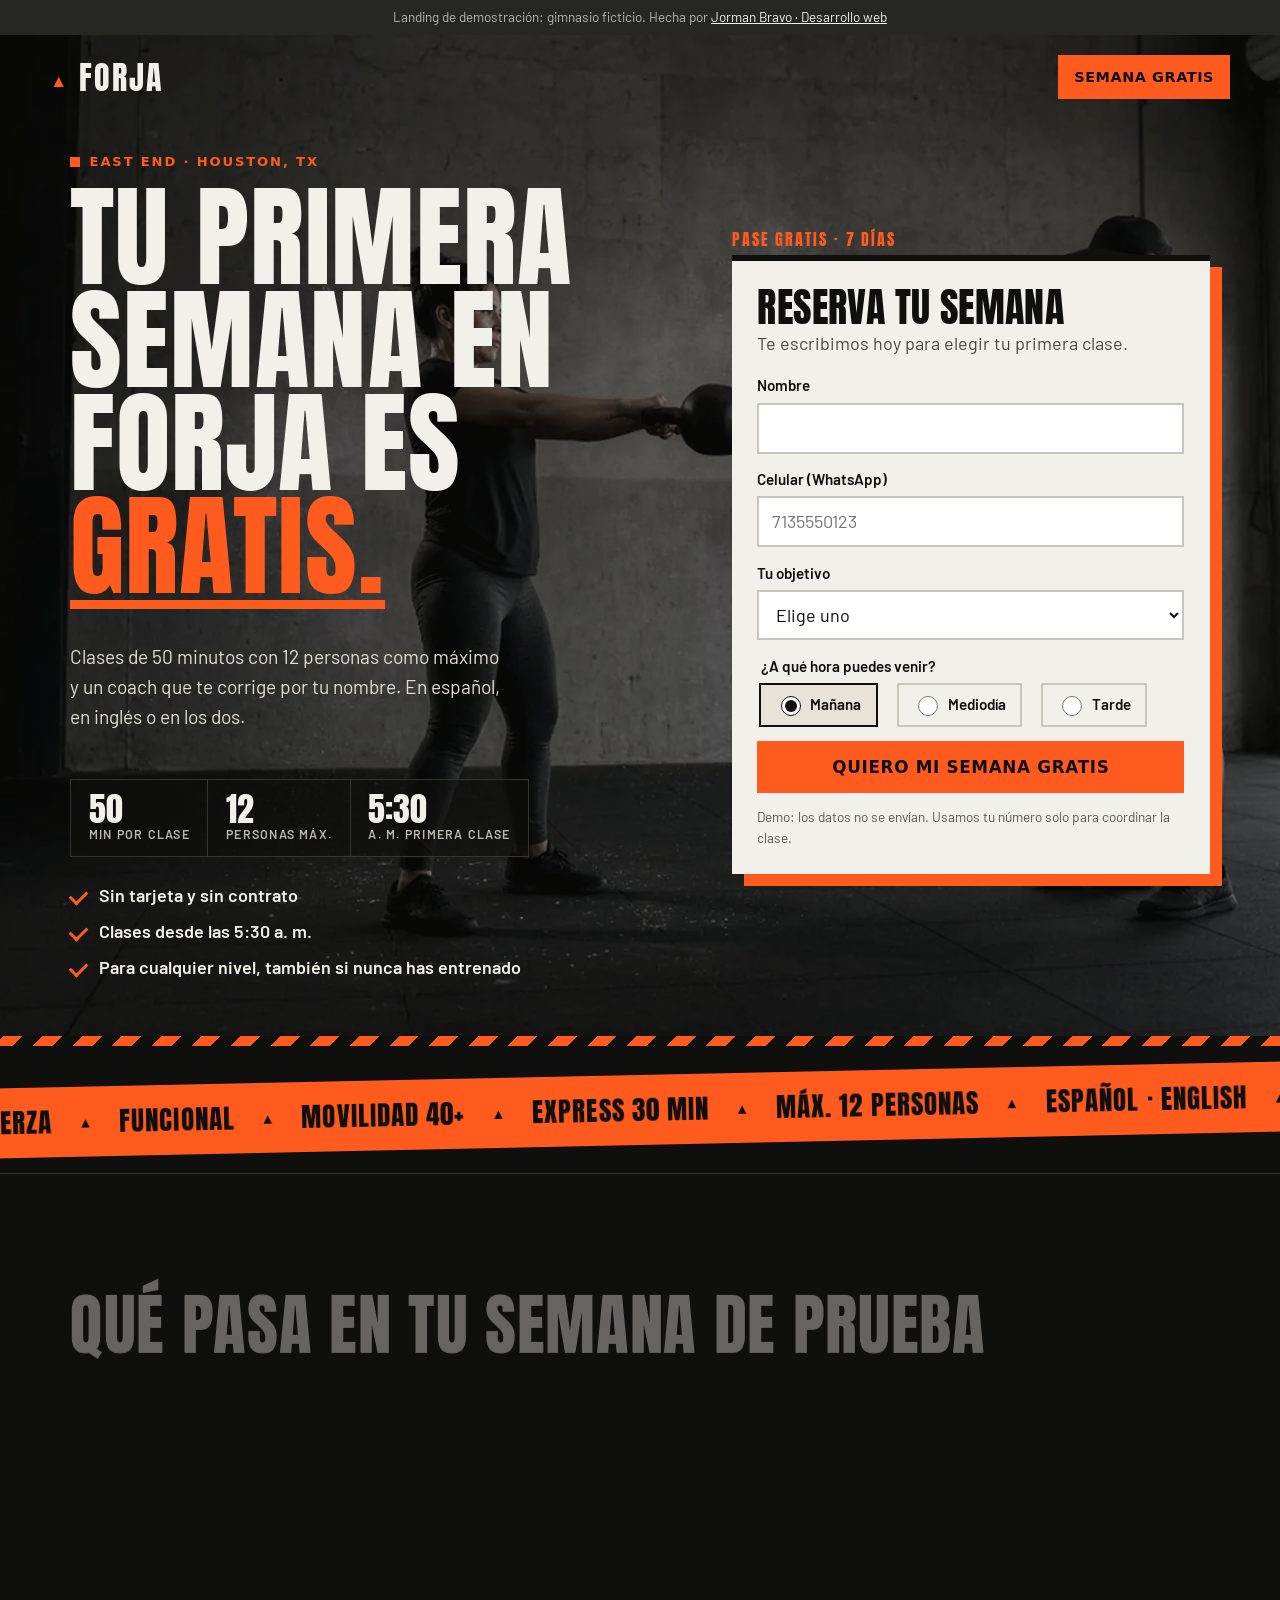
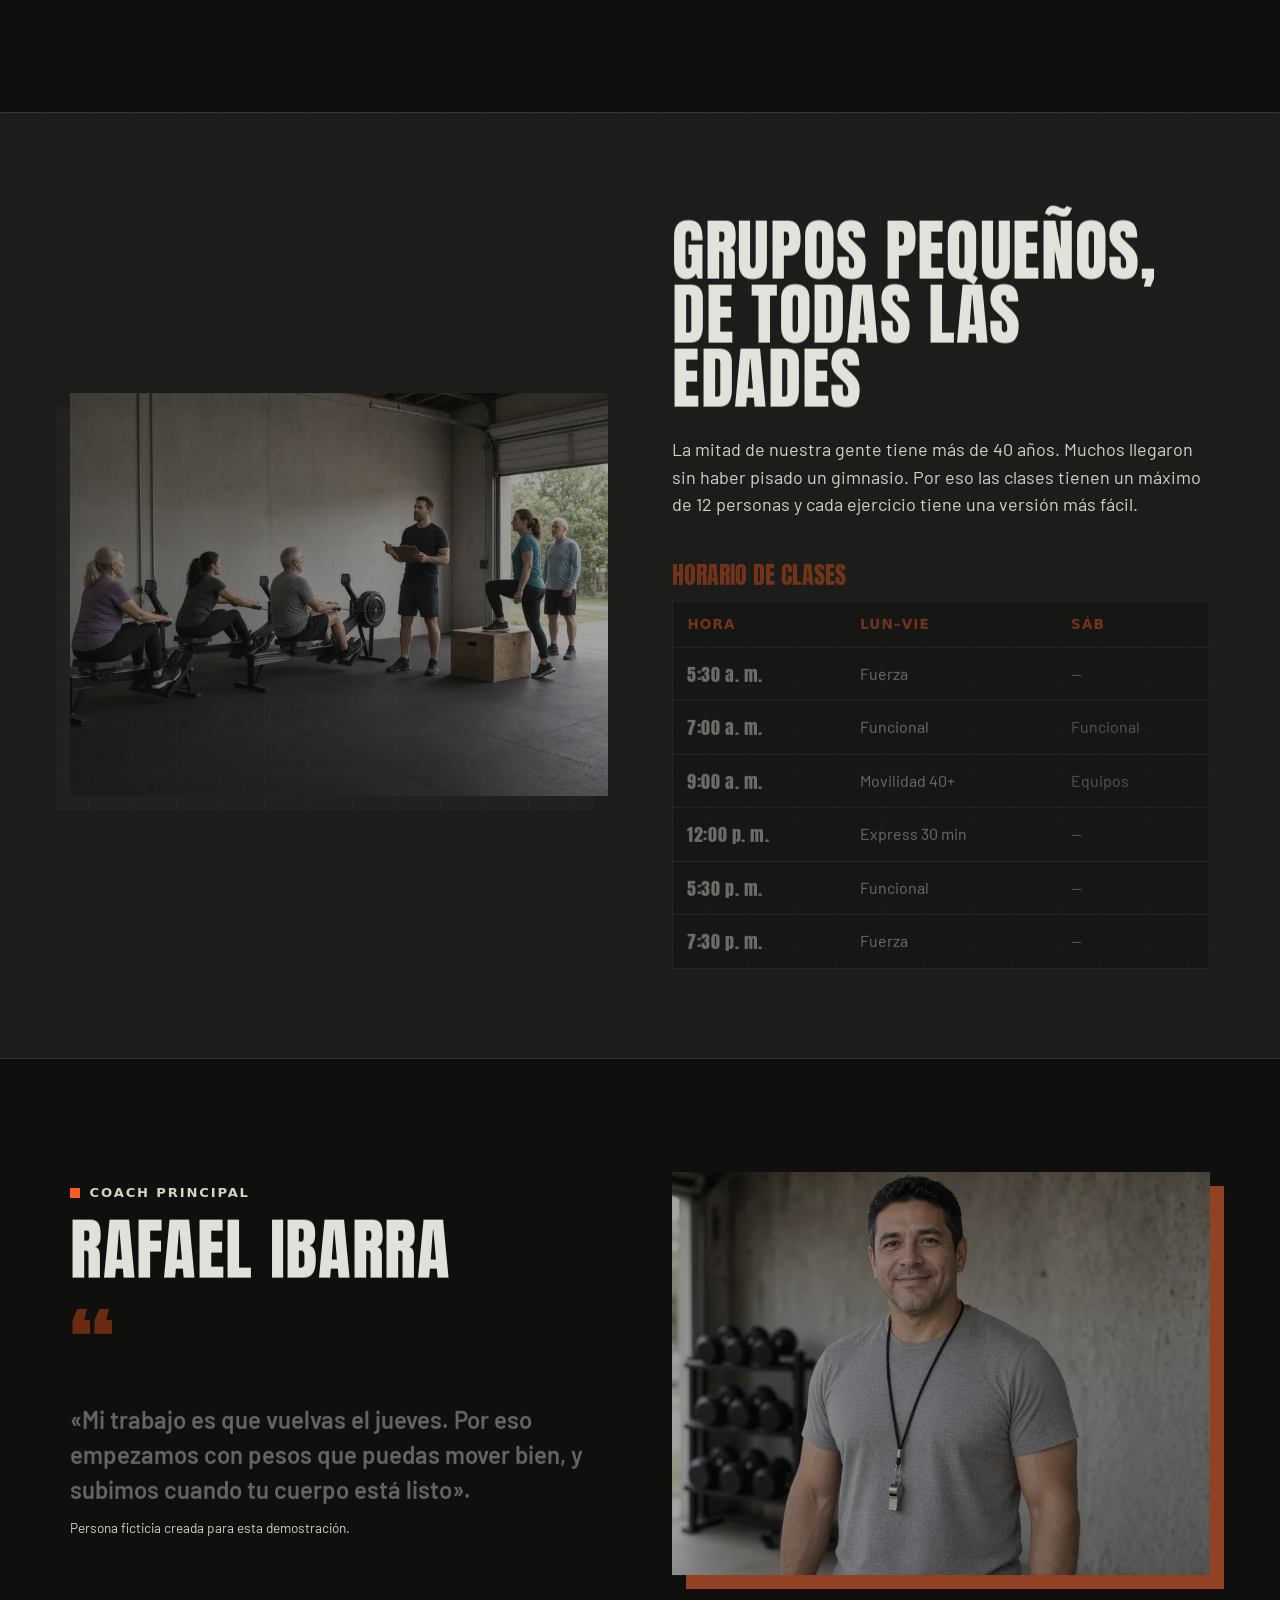
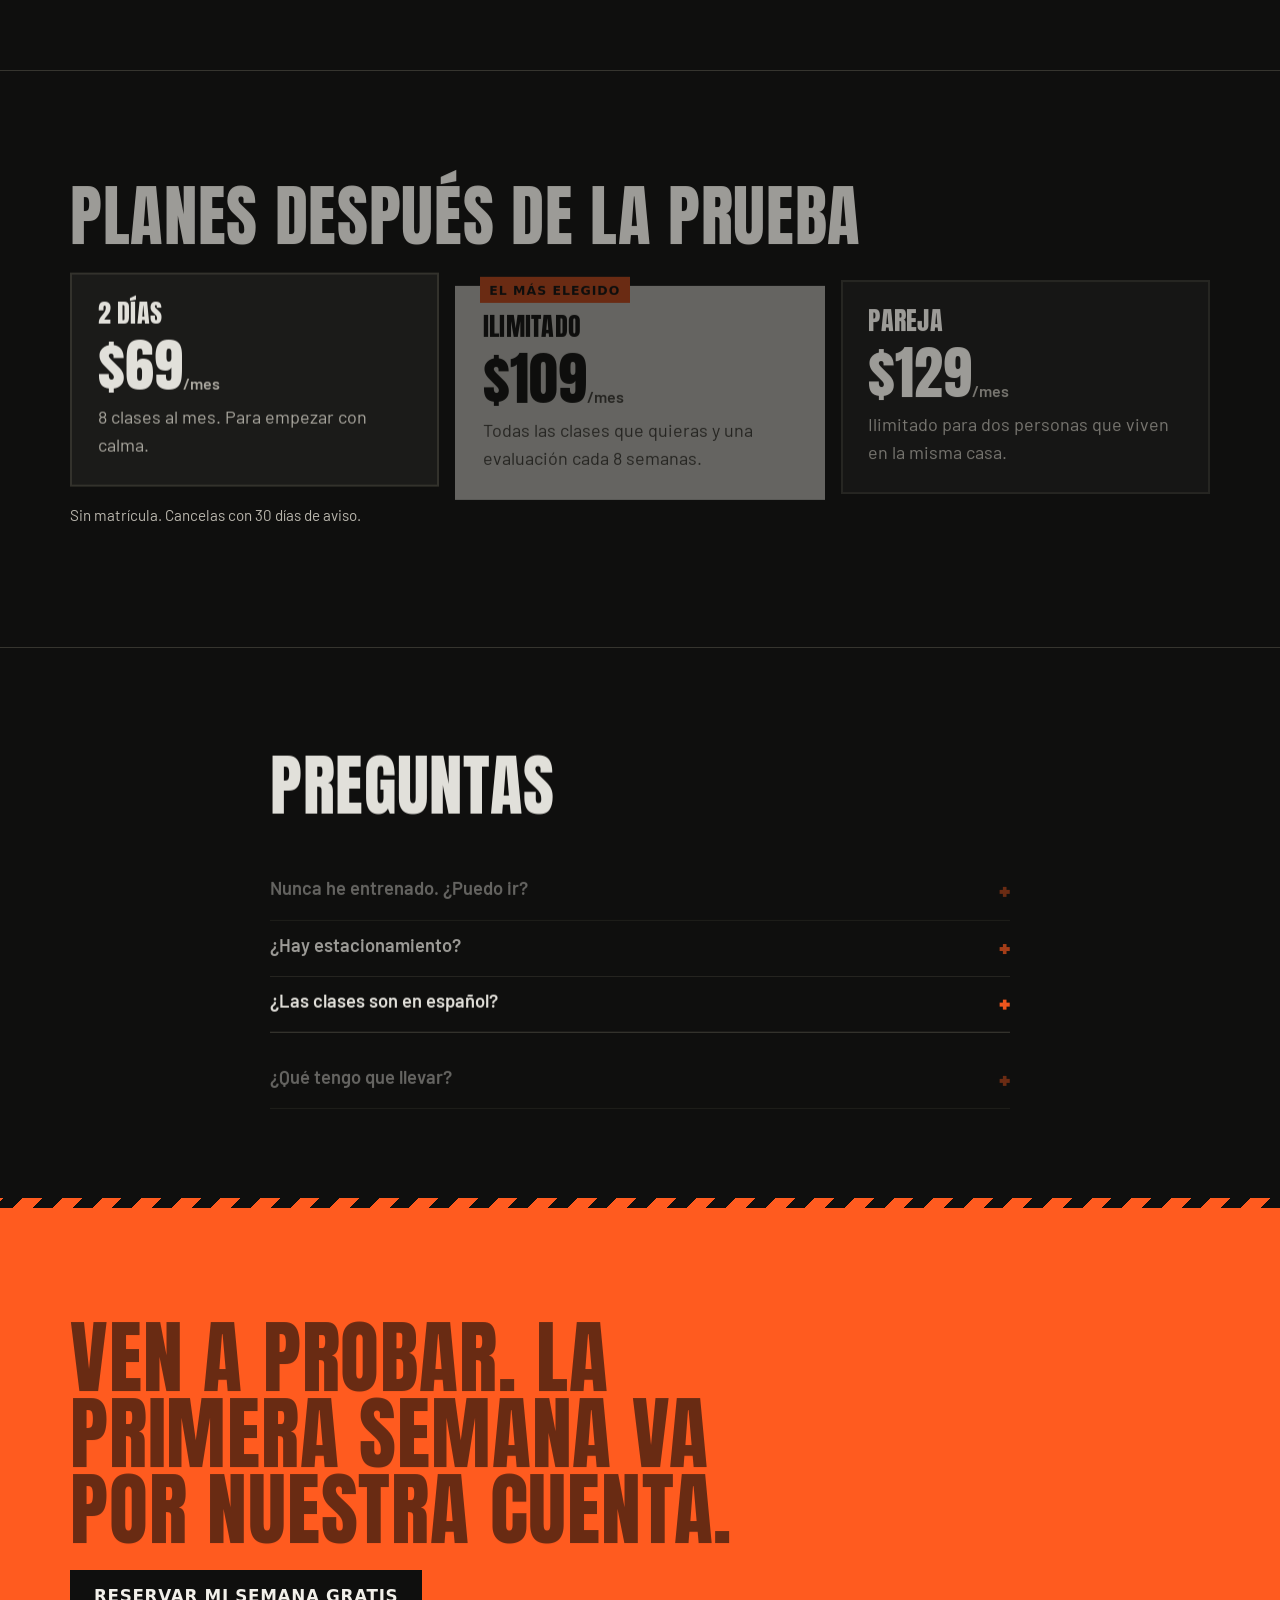
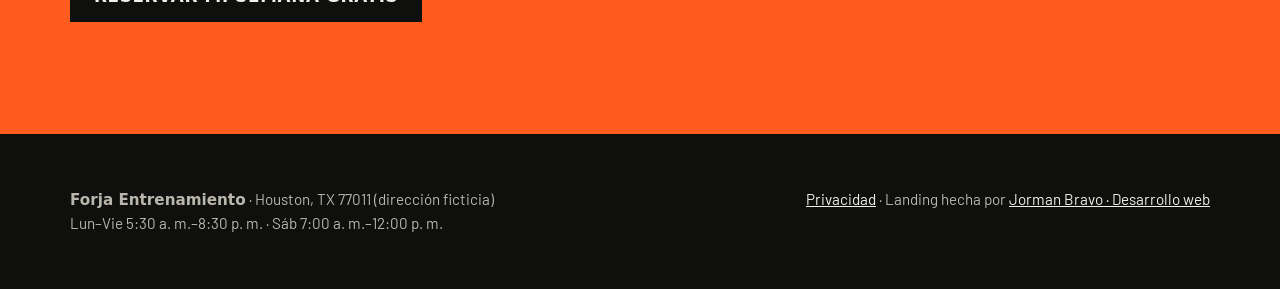
==== commit aef4eced: "Formularios: nombres solo con letras, números solo con dígitos, filtro al escribir o pegar, límites " ====
--- a/index.html
+++ b/index.html
@@ -53,11 +53,11 @@
       <form id="lead" novalidate>
         <h2>Reserva tu semana</h2>
         <p class="form-sub">Te escribimos hoy para elegir tu primera clase.</p>
-        <div class="f"><label for="nombre">Nombre</label><input id="nombre" autocomplete="given-name" maxlength="60"><p class="error" id="err-nombre" hidden></p></div>
-        <div class="f"><label for="tel">Celular (WhatsApp)</label><input id="tel" type="tel" inputmode="tel" autocomplete="tel" maxlength="20" placeholder="(713) 555-0123"><p class="error" id="err-tel" hidden></p></div>
+        <div class="f"><label for="nombre">Nombre</label><input id="nombre" autocomplete="given-name" minlength="2" maxlength="60" pattern="\p{L}(?:[\p{L}\p{M}]|[' ’\-](?=\p{L}))*" spellcheck="false"><p class="error" id="err-nombre" aria-live="polite" hidden></p></div>
+        <div class="f"><label for="tel">Celular (WhatsApp)</label><input id="tel" type="tel" inputmode="tel" autocomplete="tel" maxlength="16" pattern="\+?[0-9]{10,15}" placeholder="7135550123"><p class="error" id="err-tel" aria-live="polite" hidden></p></div>
         <div class="f"><label for="objetivo">Tu objetivo</label>
           <select id="objetivo"><option value="">Elige uno</option><option>Bajar de peso</option><option>Ganar fuerza</option><option>Volver a entrenar después de una lesión</option><option>Tener energía y moverme mejor</option></select>
-          <p class="error" id="err-objetivo" hidden></p></div>
+          <p class="error" id="err-objetivo" aria-live="polite" hidden></p></div>
         <fieldset class="f hor"><legend>¿A qué hora puedes venir?</legend>
           <label><input type="radio" name="hora" value="Mañana (5:30–9:00)" checked> Mañana</label>
           <label><input type="radio" name="hora" value="Mediodía (12:00)"> Mediodía</label>
@@ -160,7 +160,7 @@
   </div>
 </footer>
 <a class="sticky-cta btn" href="#prueba" id="sticky">Semana gratis</a>
-<script src="app.js" defer></script>
+<script src="app.js?v=2" defer></script>
 <script src="reveal.js" defer></script>
 </body>
 </html>
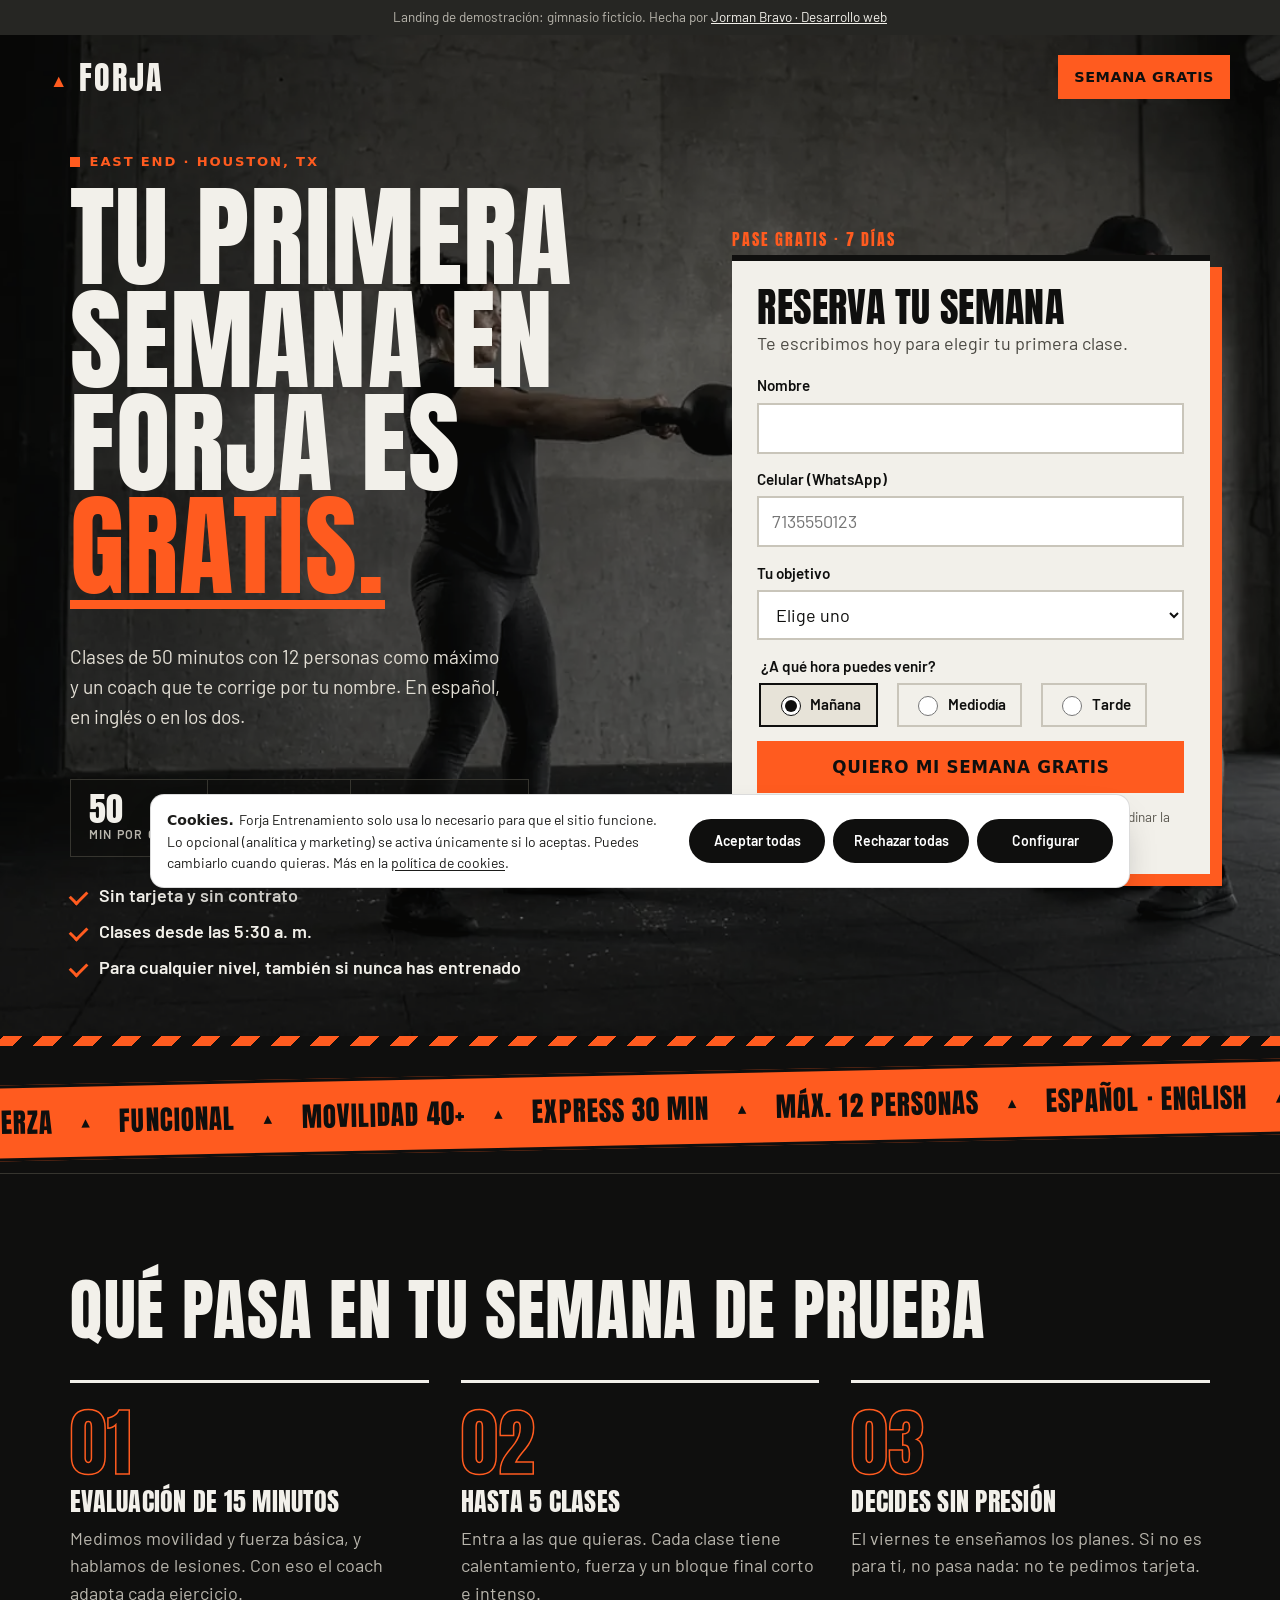
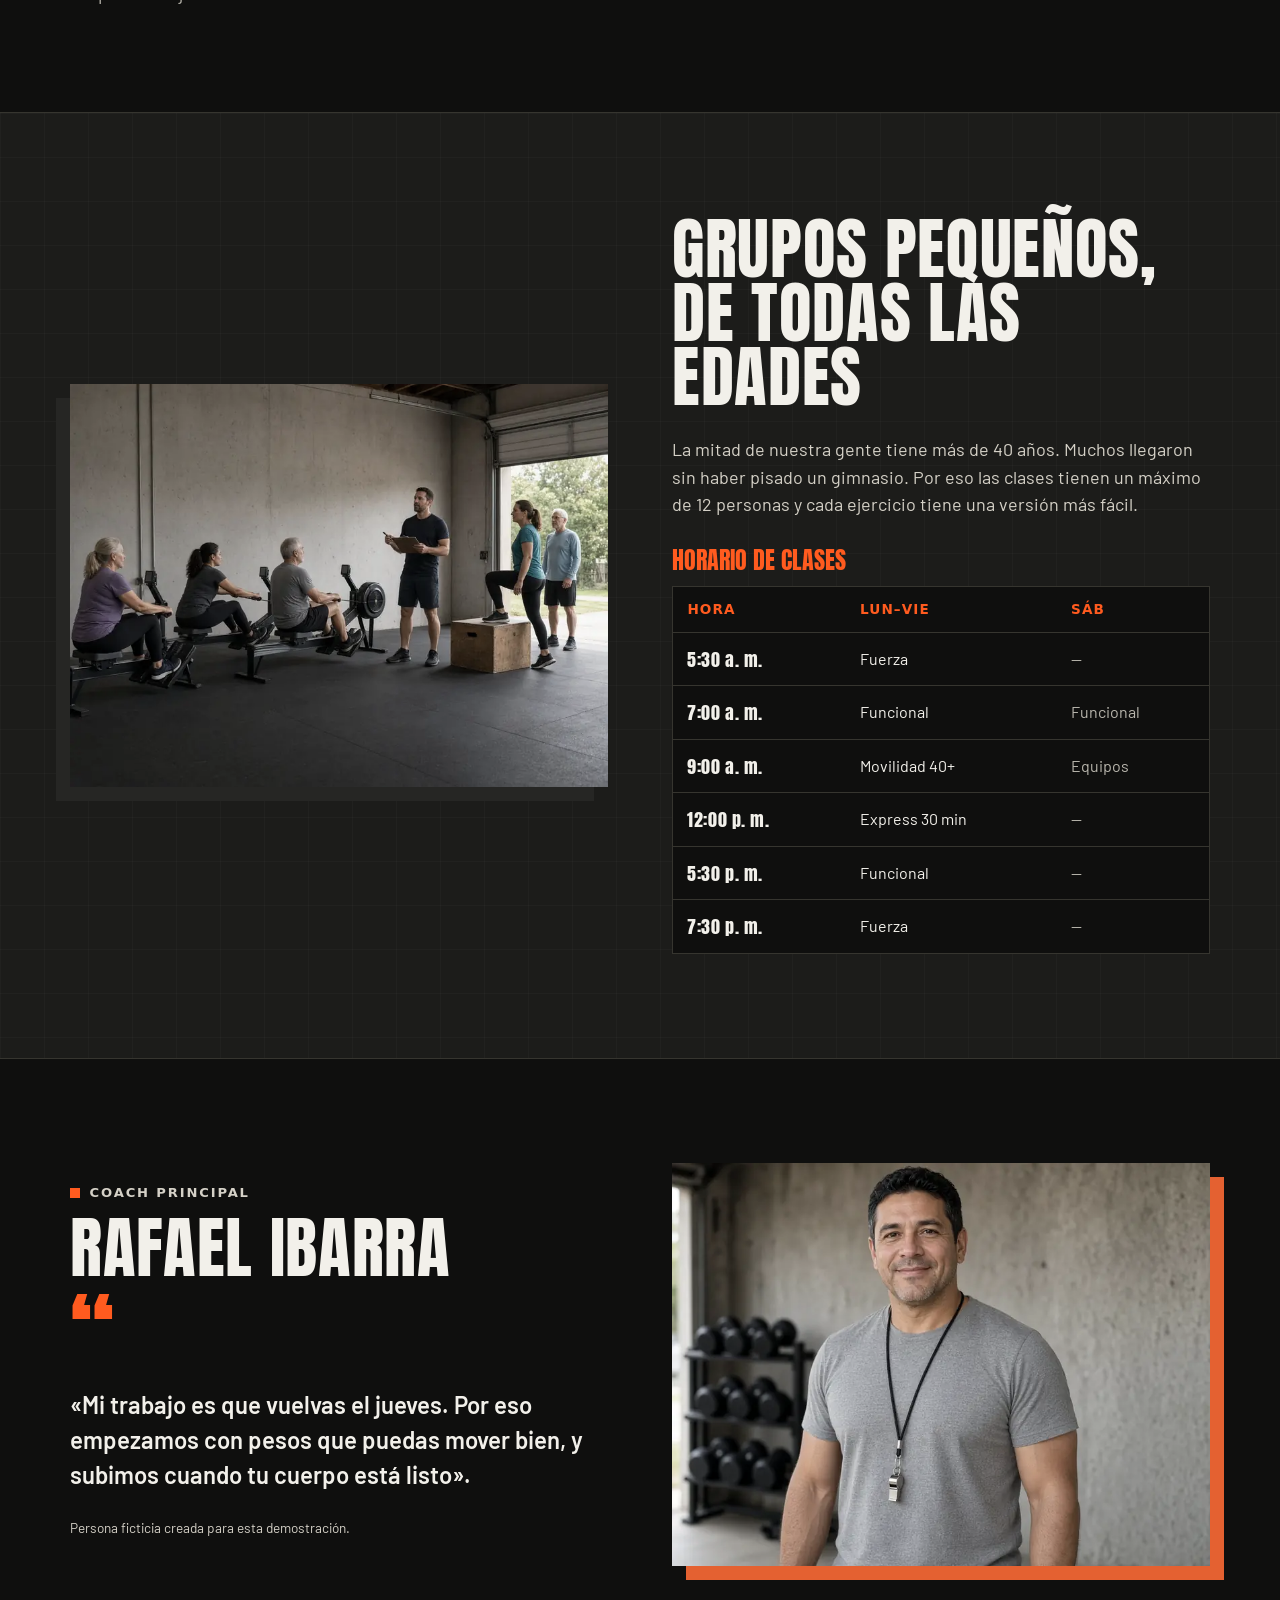
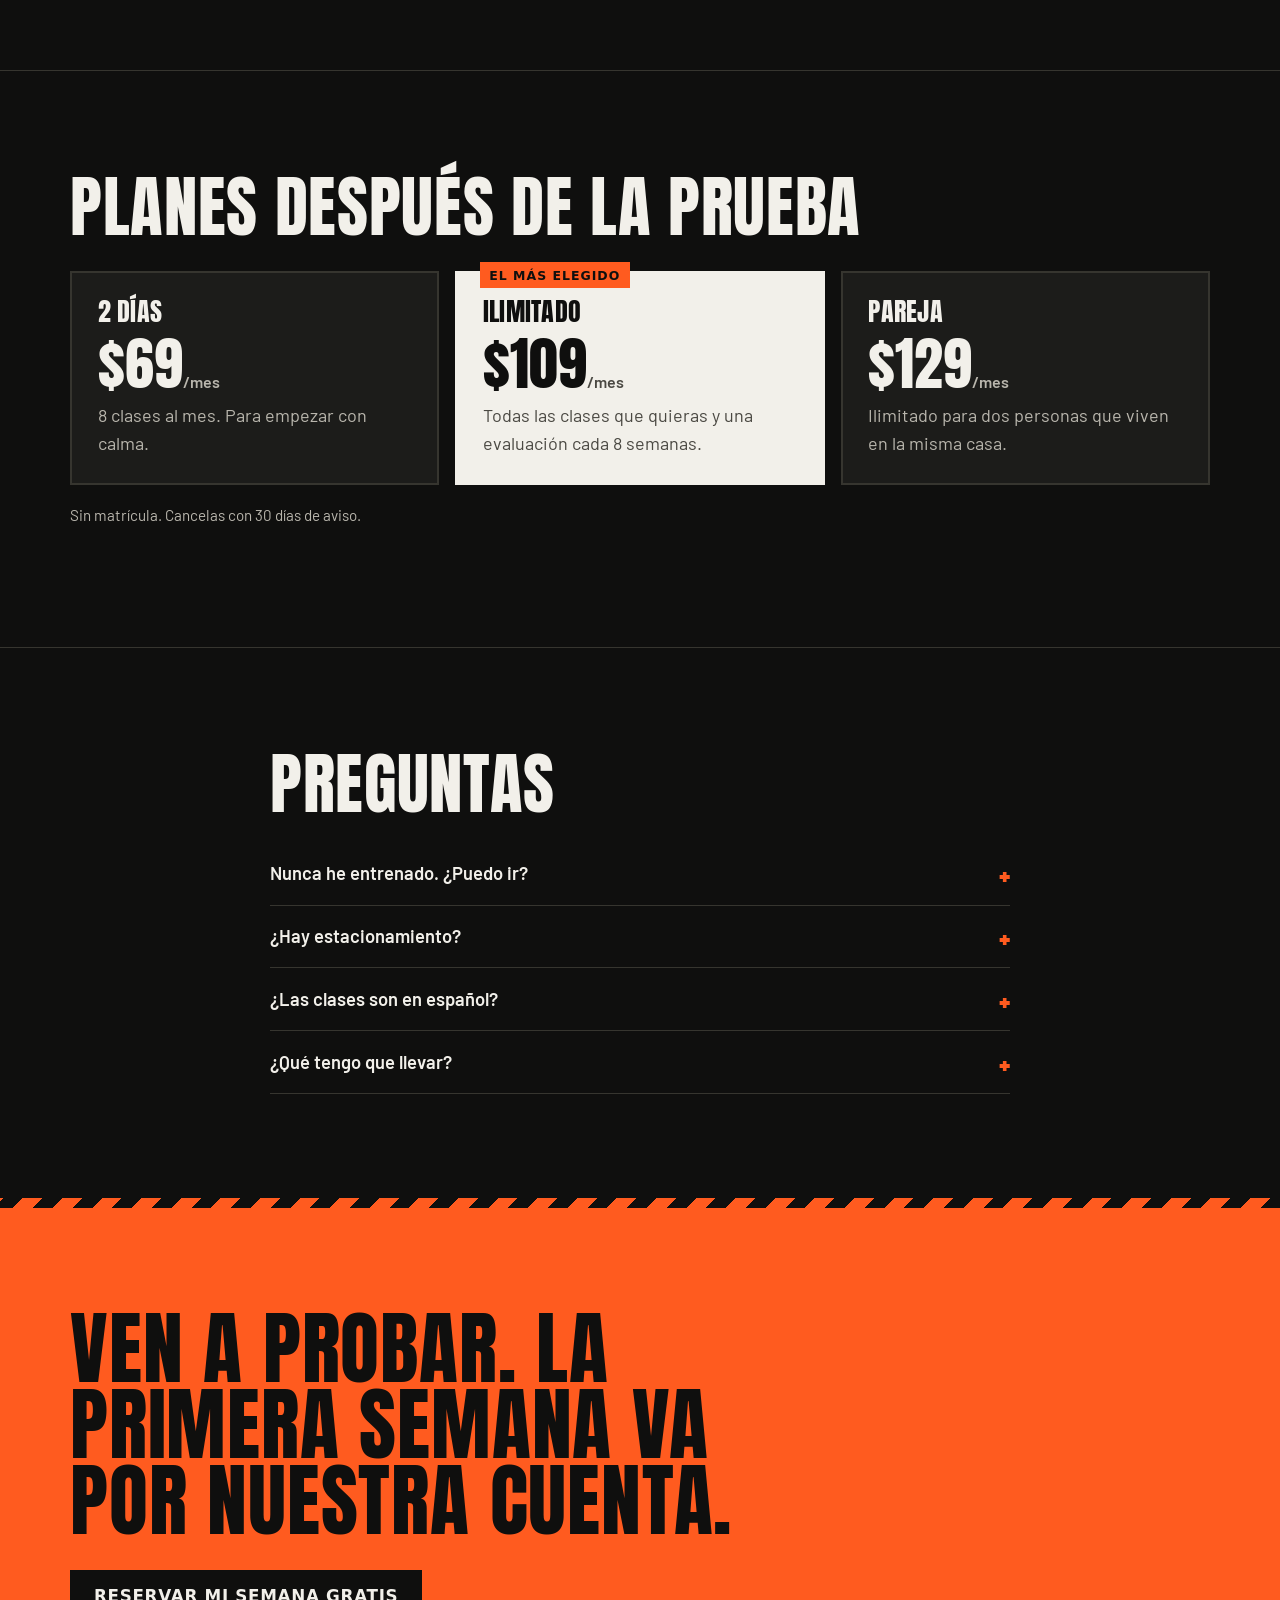
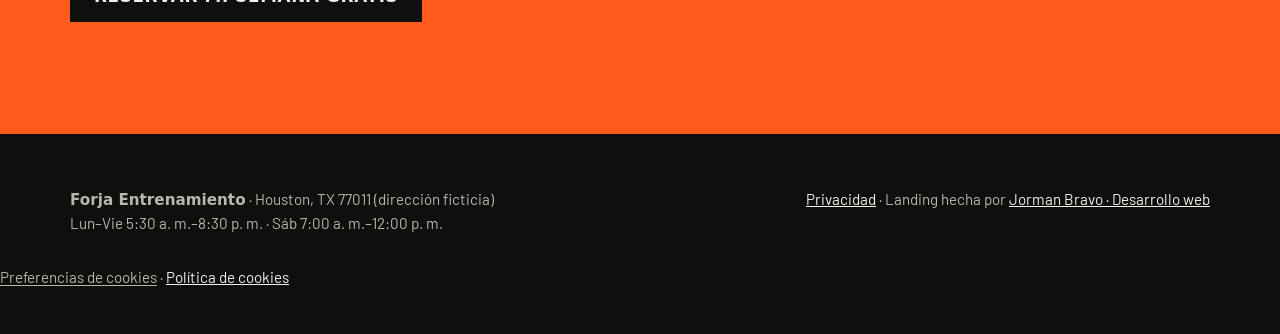
==== commit 2ad21144: "Cookies: aviso con Aceptar todas, Rechazar todas y Configurar por categorías, nada opcional antes de" ====
--- a/index.html
+++ b/index.html
@@ -26,6 +26,7 @@
 <script type="application/ld+json">
 {"@context":"https://schema.org","@type":"ExerciseGym","name":"Forja Entrenamiento","description":"Entrenamiento funcional en grupos pequeños, en español y en inglés. Negocio ficticio de demostración.","url":"https://jormanj2b.github.io/demo-gimnasio/","image":"https://jormanj2b.github.io/demo-gimnasio/img/og.jpg","priceRange":"$69 – $129 al mes","address":{"@type":"PostalAddress","addressLocality":"Houston","addressRegion":"TX","postalCode":"77011","addressCountry":"US"},"openingHoursSpecification":[{"@type":"OpeningHoursSpecification","dayOfWeek":["Monday","Tuesday","Wednesday","Thursday","Friday"],"opens":"05:30","closes":"20:30"},{"@type":"OpeningHoursSpecification","dayOfWeek":"Saturday","opens":"07:00","closes":"12:00"}],"makesOffer":{"@type":"Offer","name":"Semana de prueba gratis","price":"0","priceCurrency":"USD"}}
 </script>
+<script src="cookies.js?v=1" defer data-key="demo-gimnasio" data-owner="Forja Entrenamiento" data-accent="#0F0F0E"></script>
 </head>
 <body data-reveal=".h-big, .steps li, .split img, .sched, .coach blockquote, .plan, .faq details">
 <a class="skip" href="#prueba">Saltar al formulario</a>
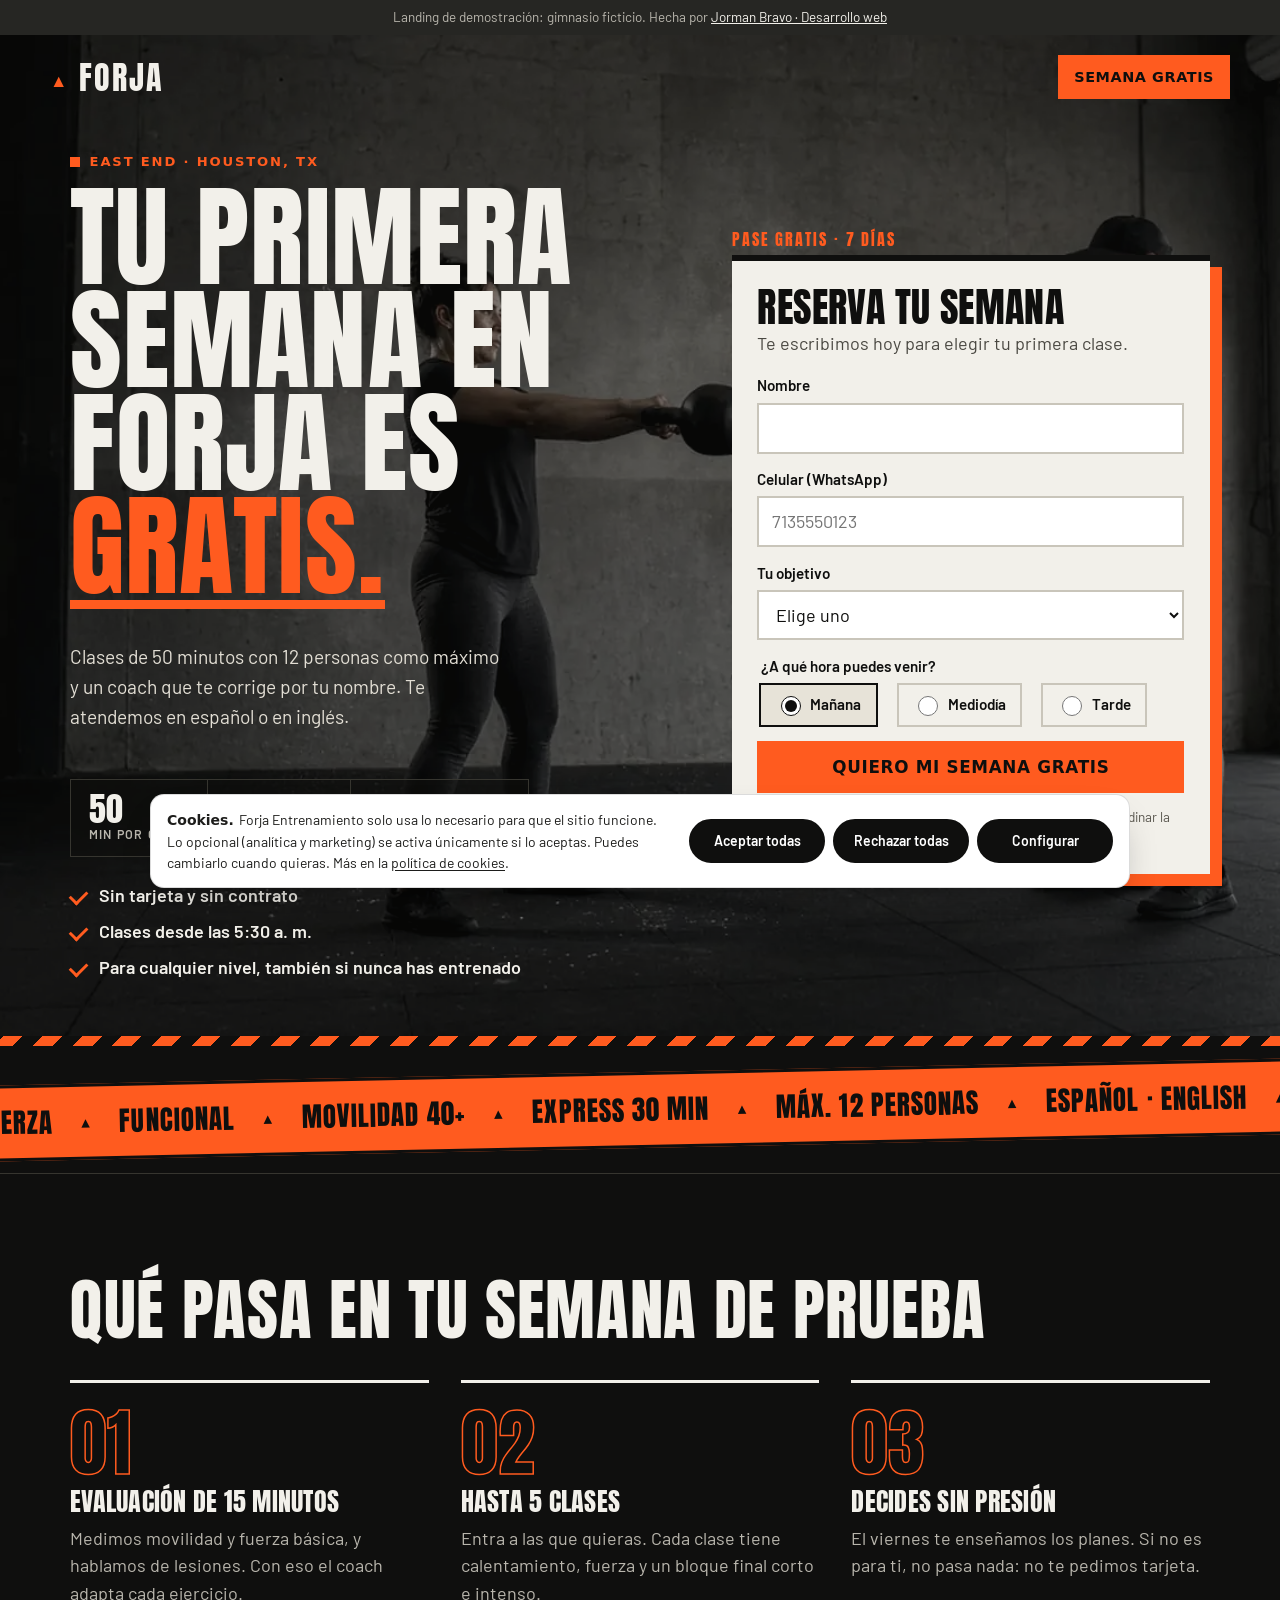
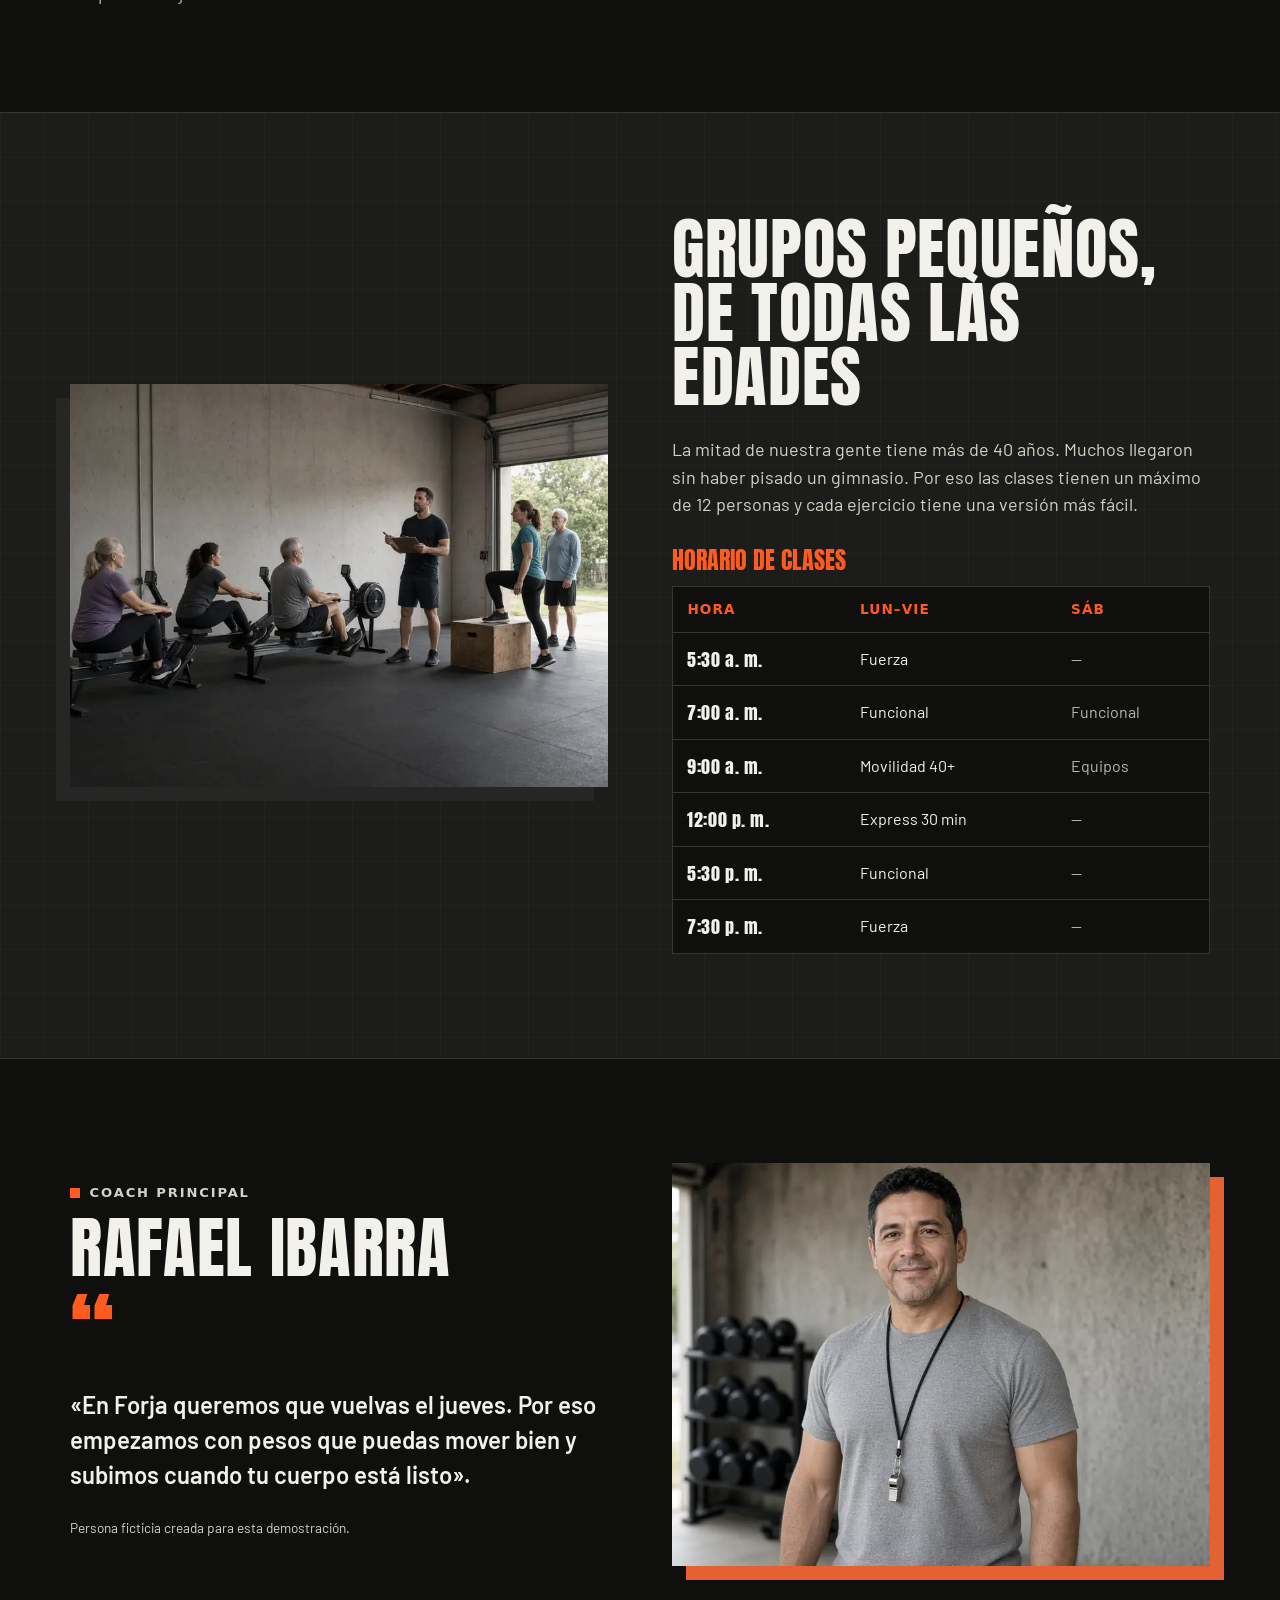
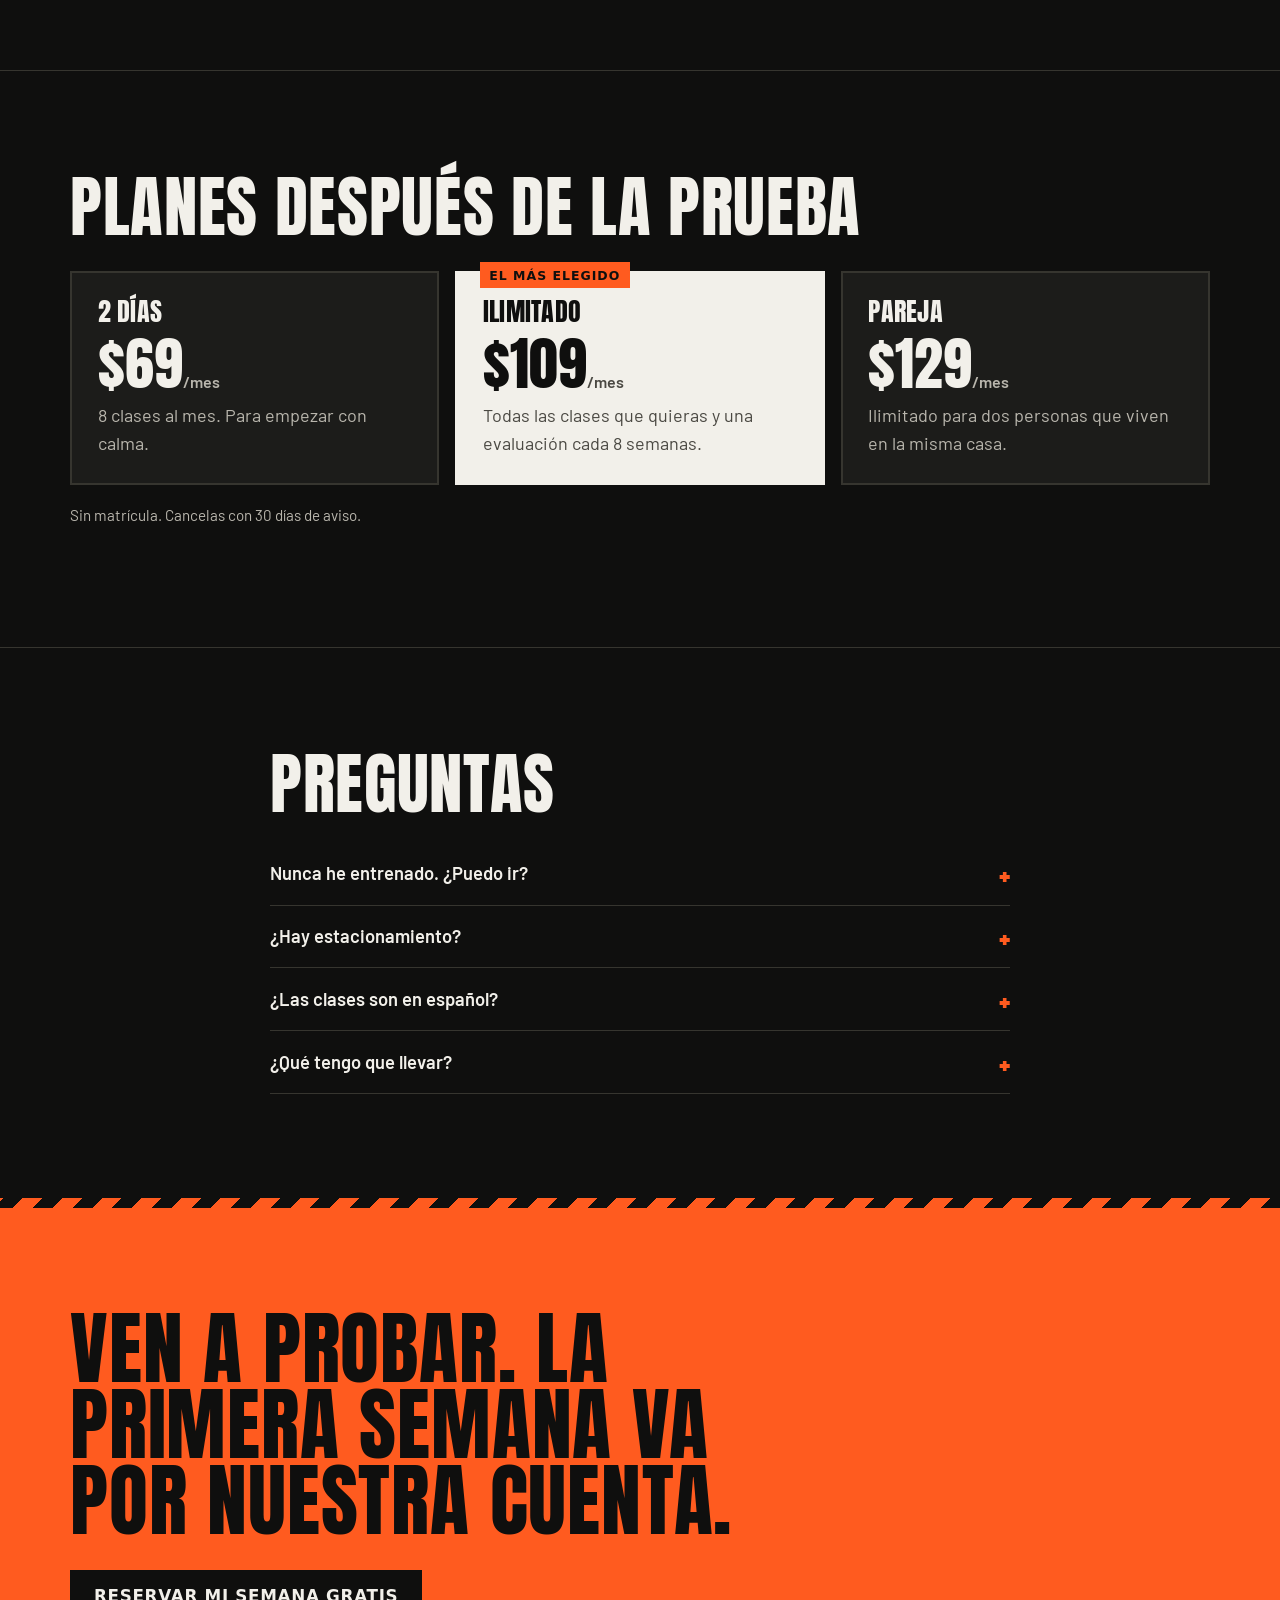
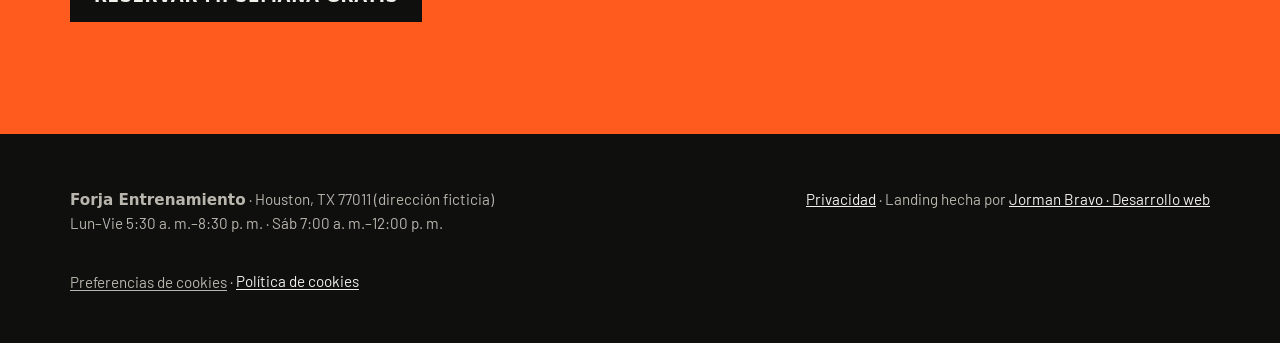
==== commit 4da7eadb: "Textos: voz de negocio, titular con gancho y menú más claro" ====
--- a/index.html
+++ b/index.html
@@ -42,7 +42,7 @@
     <div class="hero-copy">
       <p class="tag">East End · Houston, TX</p>
       <h1>Tu primera semana en Forja es <mark>gratis.</mark></h1>
-      <p class="lead">Clases de 50 minutos con 12 personas como máximo y un coach que te corrige por tu nombre. En español, en inglés o en los dos.</p>
+      <p class="lead">Clases de 50 minutos con 12 personas como máximo y un coach que te corrige por tu nombre. Te atendemos en español o en inglés.</p>
       <ul class="stats"><li><b>50</b><span>min por clase</span></li><li><b>12</b><span>personas máx.</span></li><li><b>5:30</b><span>a. m. primera clase</span></li></ul>
       <ul class="checks">
         <li>Sin tarjeta y sin contrato</li>
@@ -119,7 +119,7 @@
     <div>
       <p class="tag">Coach principal</p>
       <h2 class="h-big">Rafael Ibarra</h2>
-      <blockquote><p>«Mi trabajo es que vuelvas el jueves. Por eso empezamos con pesos que puedas mover bien, y subimos cuando tu cuerpo está listo».</p></blockquote>
+      <blockquote><p>«En Forja queremos que vuelvas el jueves. Por eso empezamos con pesos que puedas mover bien y subimos cuando tu cuerpo está listo».</p></blockquote>
       <p class="fine-light">Persona ficticia creada para esta demostración.</p>
     </div>
   </div>
@@ -142,7 +142,7 @@
     <h2 class="h-big">Preguntas</h2>
     <details><summary>Nunca he entrenado. ¿Puedo ir?</summary><p>Sí. La evaluación existe justo para eso, y el coach te da una versión de cada ejercicio para tu nivel.</p></details>
     <details><summary>¿Hay estacionamiento?</summary><p>Sí, gratis, frente al local. Hay espacio para unas 15 camionetas.</p></details>
-    <details><summary>¿Las clases son en español?</summary><p>Las damos en los dos idiomas a la vez. Si prefieres uno, dile a tu coach.</p></details>
+    <details><summary>¿Las clases son en español?</summary><p>Te atendemos en español o en inglés: todo el equipo de coaches es bilingüe. Al reservar, dinos qué idioma prefieres.</p></details>
     <details><summary>¿Qué tengo que llevar?</summary><p>Ropa cómoda, tenis y una botella de agua. Toallas y casilleros los ponemos nosotros.</p></details>
   </div>
 </section>
--- a/styles.css
+++ b/styles.css
@@ -186,3 +186,8 @@
 .hero-inner>*{min-width:0}
 .stats{width:auto;display:inline-grid;grid-template-columns:repeat(3,auto)}
 .marquee{margin:1.6rem 0;width:104%;margin-left:-2%}
+/* ronda 2: aviso de cookies alineado con la columna del pie */
+.foot>.ck-foot{max-width:1180px;margin:.6rem auto 0;padding:0 20px}
+/* ronda 2: cifras del hero legibles en móvil (12 px) */
+@media (max-width:420px){.stats span{font-size:.75rem;letter-spacing:.04em}}
+.skip{display:inline-flex;align-items:center;min-height:44px}
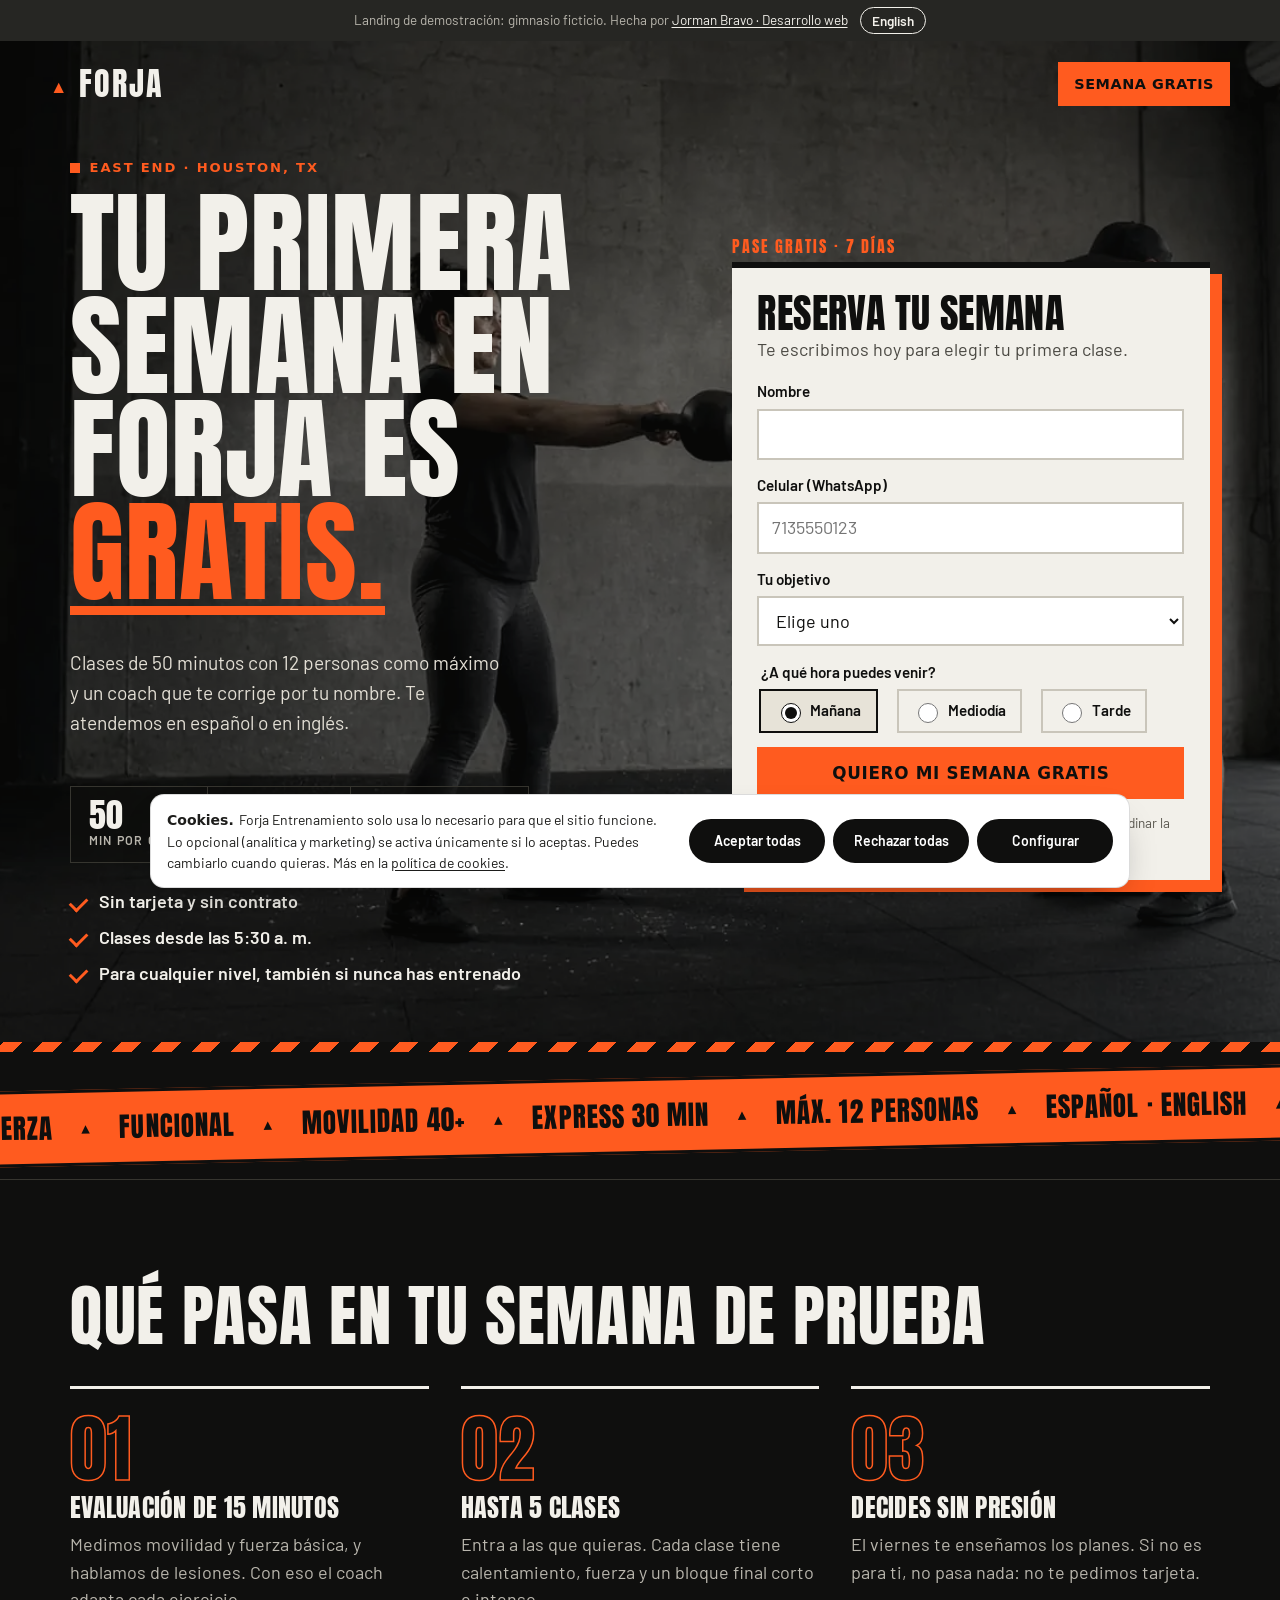
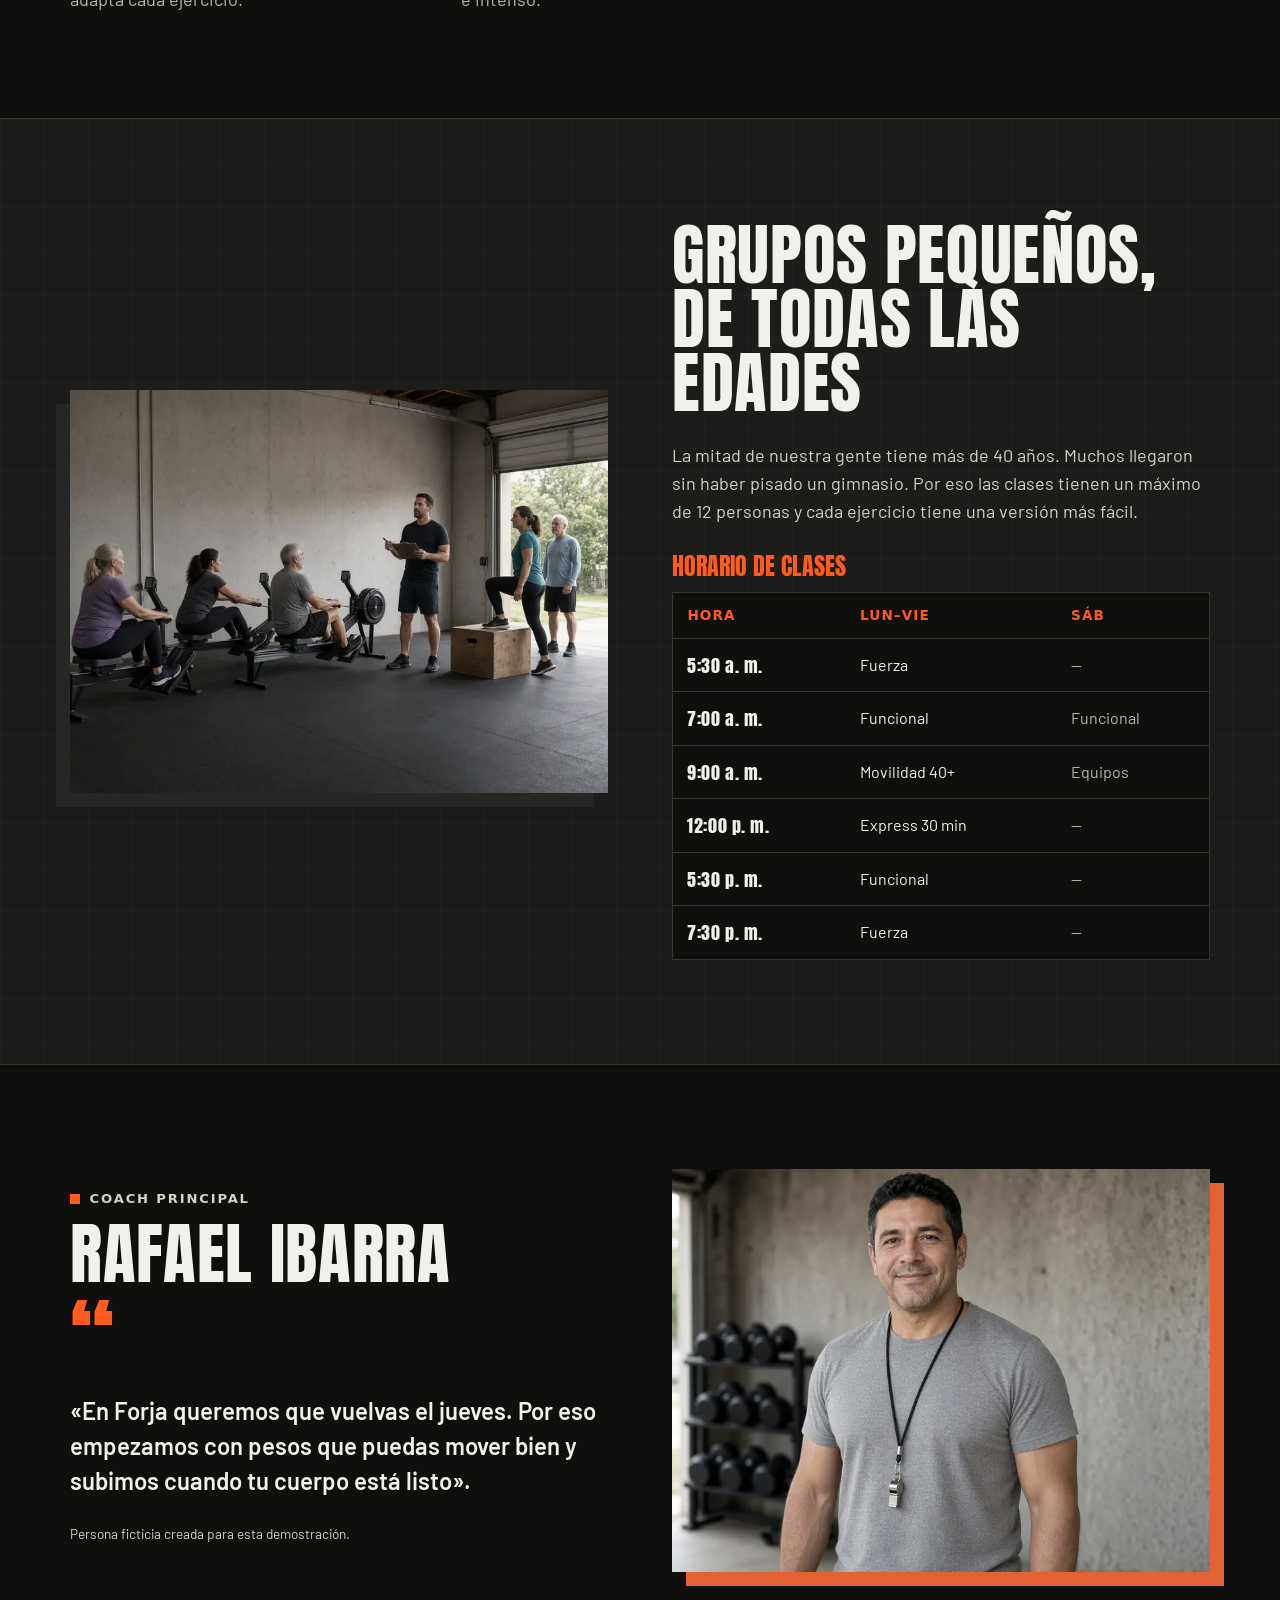
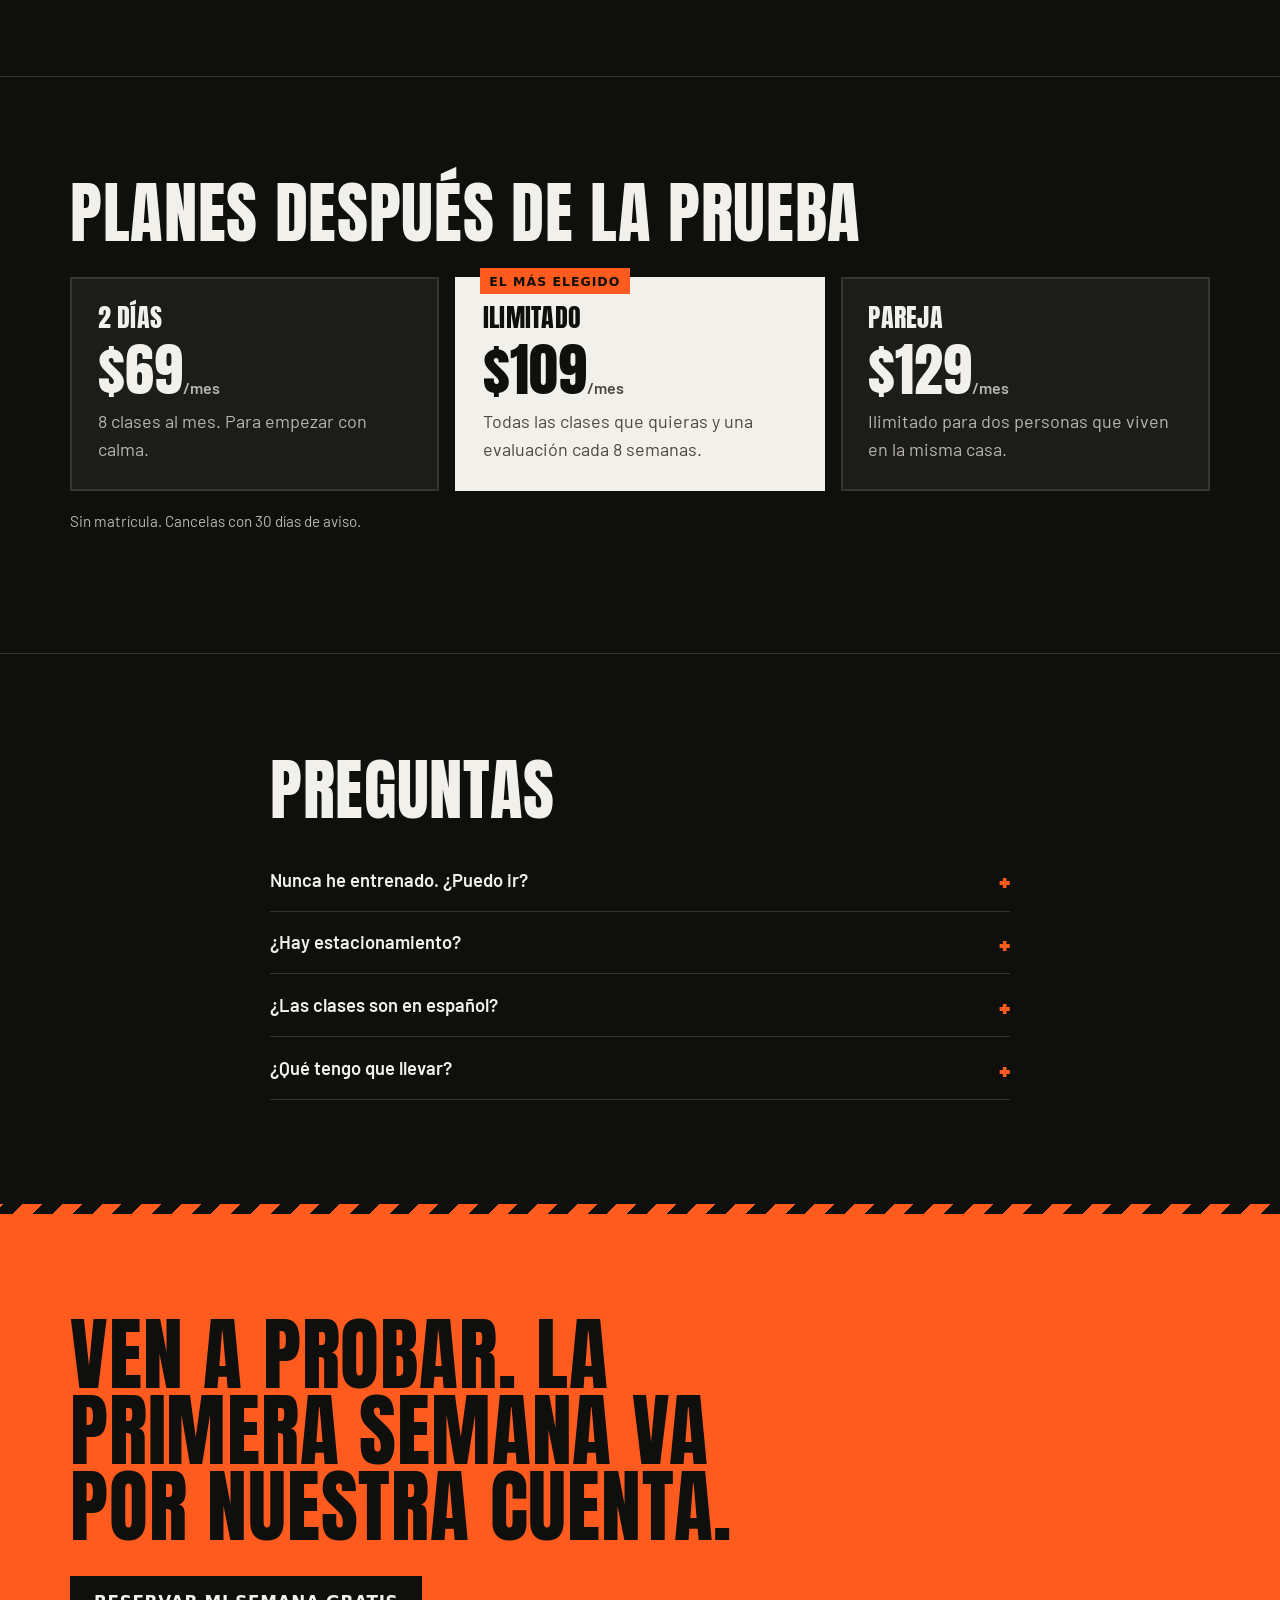
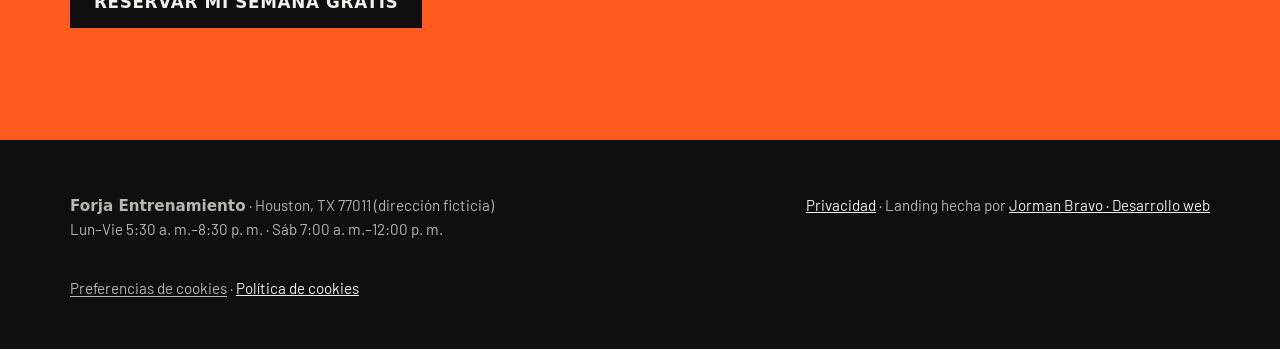
==== commit bc9332f1: "Add native English version (/en/) with ES/EN toggle" ====
--- a/index.html
+++ b/index.html
@@ -6,7 +6,9 @@
 <title>Forja Entrenamiento · Tu primera semana gratis en Houston</title>
 <meta name="description" content="Entrenamiento funcional en grupos de 12 personas como máximo, en español y en inglés. Prueba una semana gratis en Forja, en el East End de Houston. Demo de portafolio.">
 <link rel="canonical" href="https://jormanj2b.github.io/demo-gimnasio/">
-<meta http-equiv="Content-Security-Policy" content="default-src 'self'; img-src 'self' data:; style-src 'self'; script-src 'self'; font-src 'self'; connect-src 'self'; object-src 'none'; base-uri 'self'; form-action 'self'">
+<link rel="alternate" hreflang="es" href="https://jormanj2b.github.io/demo-gimnasio/">
+<link rel="alternate" hreflang="en" href="https://jormanj2b.github.io/demo-gimnasio/en/">
+<meta http-equiv="Content-Security-Policy" content="default-src 'self'; img-src 'self' data: https://jormanj2b.goatcounter.com; style-src 'self'; script-src 'self' https://gc.zgo.at; font-src 'self'; connect-src 'self' https://jormanj2b.goatcounter.com; object-src 'none'; base-uri 'self'; form-action 'self'">
 <meta name="referrer" content="strict-origin-when-cross-origin">
 <meta name="theme-color" content="#0F0F0E">
 <meta property="og:type" content="website">
@@ -22,7 +24,7 @@
 <link rel="preload" href="fonts/barlow-normal-600.woff2" as="font" type="font/woff2" crossorigin>
 <link rel="preload" as="image" href="img/hero-800.webp" imagesrcset="img/hero-800.webp 800w, img/hero-1600.webp 1600w" imagesizes="100vw">
 <link rel="stylesheet" href="fonts.css">
-<link rel="stylesheet" href="styles.css">
+<link rel="stylesheet" href="styles.css?v=2">
 <script type="application/ld+json">
 {"@context":"https://schema.org","@type":"ExerciseGym","name":"Forja Entrenamiento","description":"Entrenamiento funcional en grupos pequeños, en español y en inglés. Negocio ficticio de demostración.","url":"https://jormanj2b.github.io/demo-gimnasio/","image":"https://jormanj2b.github.io/demo-gimnasio/img/og.jpg","priceRange":"$69 – $129 al mes","address":{"@type":"PostalAddress","addressLocality":"Houston","addressRegion":"TX","postalCode":"77011","addressCountry":"US"},"openingHoursSpecification":[{"@type":"OpeningHoursSpecification","dayOfWeek":["Monday","Tuesday","Wednesday","Thursday","Friday"],"opens":"05:30","closes":"20:30"},{"@type":"OpeningHoursSpecification","dayOfWeek":"Saturday","opens":"07:00","closes":"12:00"}],"makesOffer":{"@type":"Offer","name":"Semana de prueba gratis","price":"0","priceCurrency":"USD"}}
 </script>
@@ -30,7 +32,7 @@
 </head>
 <body data-reveal=".h-big, .steps li, .split img, .sched, .coach blockquote, .plan, .faq details">
 <a class="skip" href="#prueba">Saltar al formulario</a>
-<div class="demo-bar">Landing de demostración: gimnasio ficticio. Hecha por <a href="https://jormanj2b.github.io/">Jorman Bravo · Desarrollo web</a></div>
+<div class="demo-bar">Landing de demostración: gimnasio ficticio. Hecha por <a href="https://jormanj2b.github.io/">Jorman Bravo · Desarrollo web</a> <a class="lang-switch" href="en/" hreflang="en" lang="en">English</a></div>
 <header class="top">
   <a class="logo" href="#"><span aria-hidden="true">▲</span> FORJA</a>
   <a class="btn btn-small" href="#prueba">Semana gratis</a>
@@ -163,5 +165,6 @@
 <a class="sticky-cta btn" href="#prueba" id="sticky">Semana gratis</a>
 <script src="app.js?v=2" defer></script>
 <script src="reveal.js" defer></script>
+<script data-goatcounter="https://jormanj2b.goatcounter.com/count" async src="//gc.zgo.at/count.js"></script>
 </body>
 </html>
--- a/styles.css
+++ b/styles.css
@@ -191,3 +191,8 @@
 /* ronda 2: cifras del hero legibles en móvil (12 px) */
 @media (max-width:420px){.stats span{font-size:.75rem;letter-spacing:.04em}}
 .skip{display:inline-flex;align-items:center;min-height:44px}
+
+/* ES/EN */
+.lang-switch{display:inline-block;margin-left:.6rem;padding:.15rem .7rem;border:1px solid currentColor;border-radius:999px;font-weight:600;text-decoration:none;line-height:1.5}
+.lang-switch:hover{text-decoration:underline}
+html[lang="en"] .form-card::before{content:"FREE PASS · 7 DAYS"}
